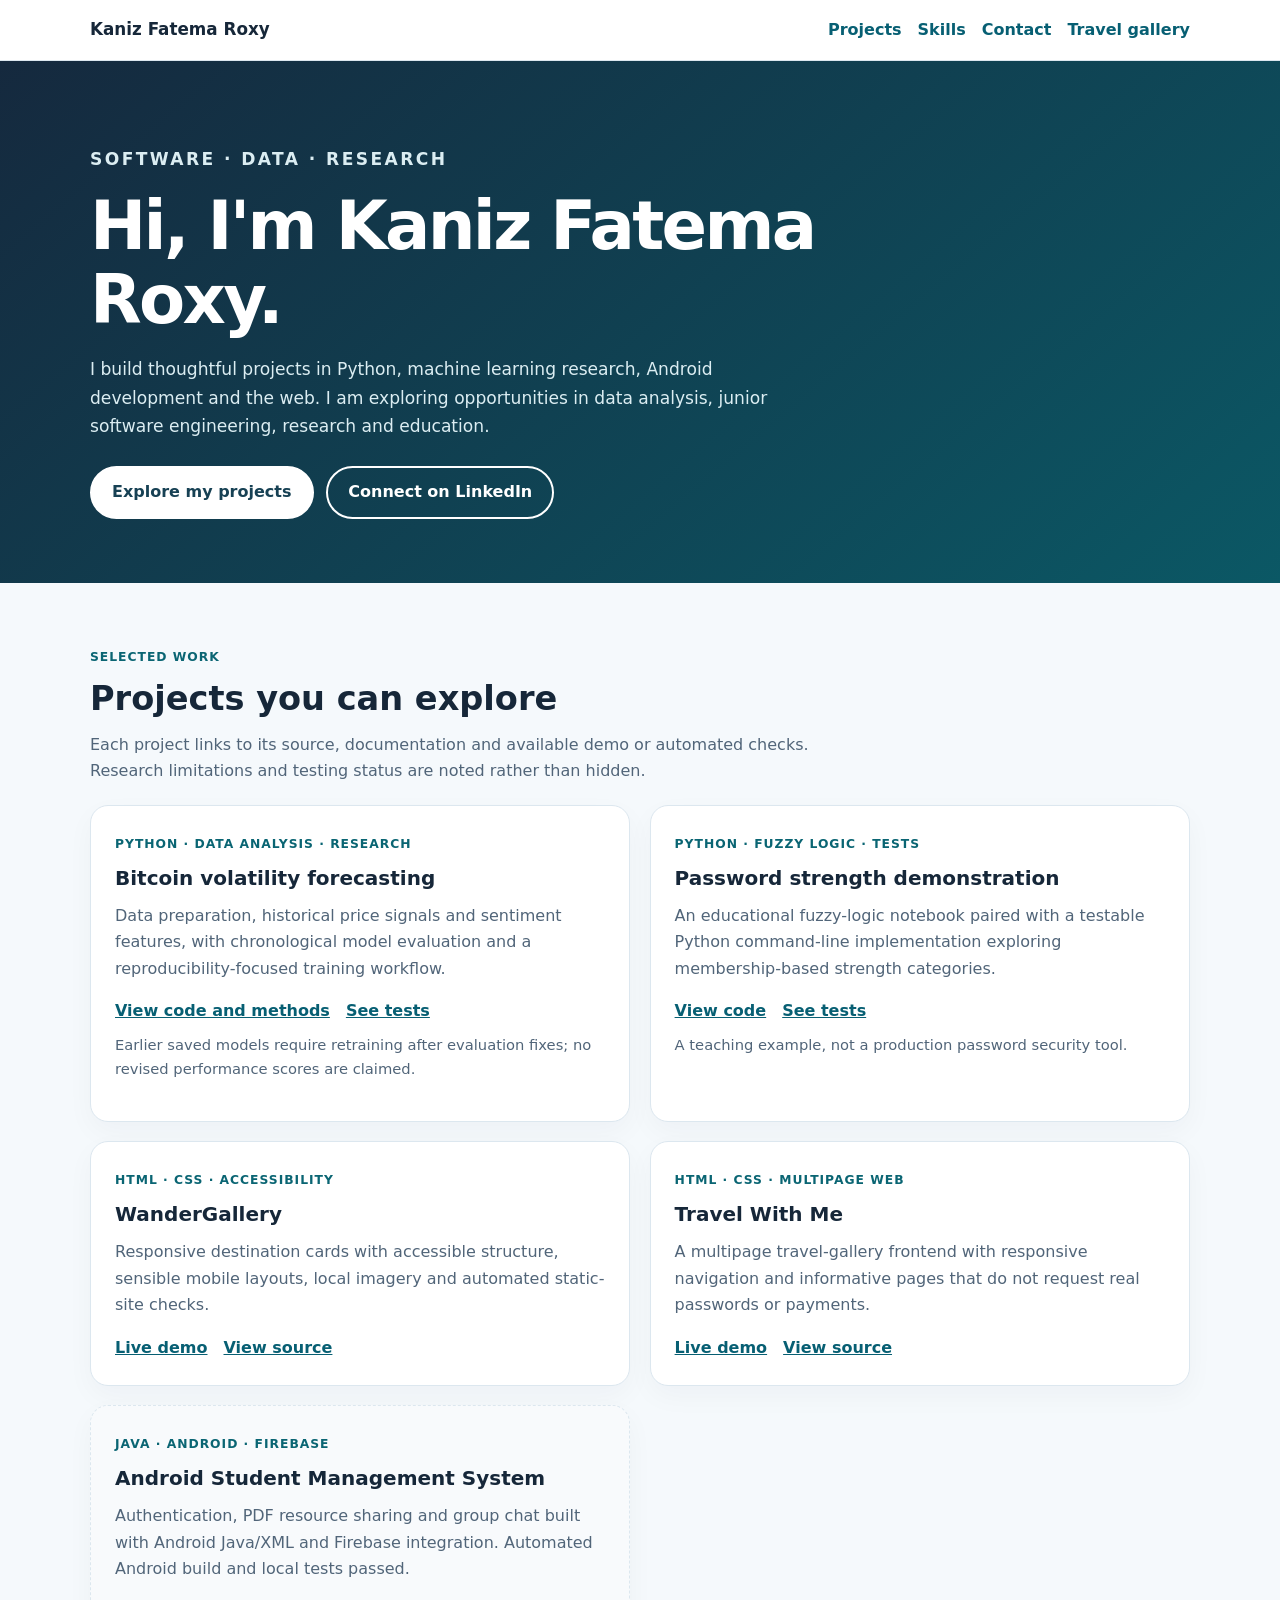
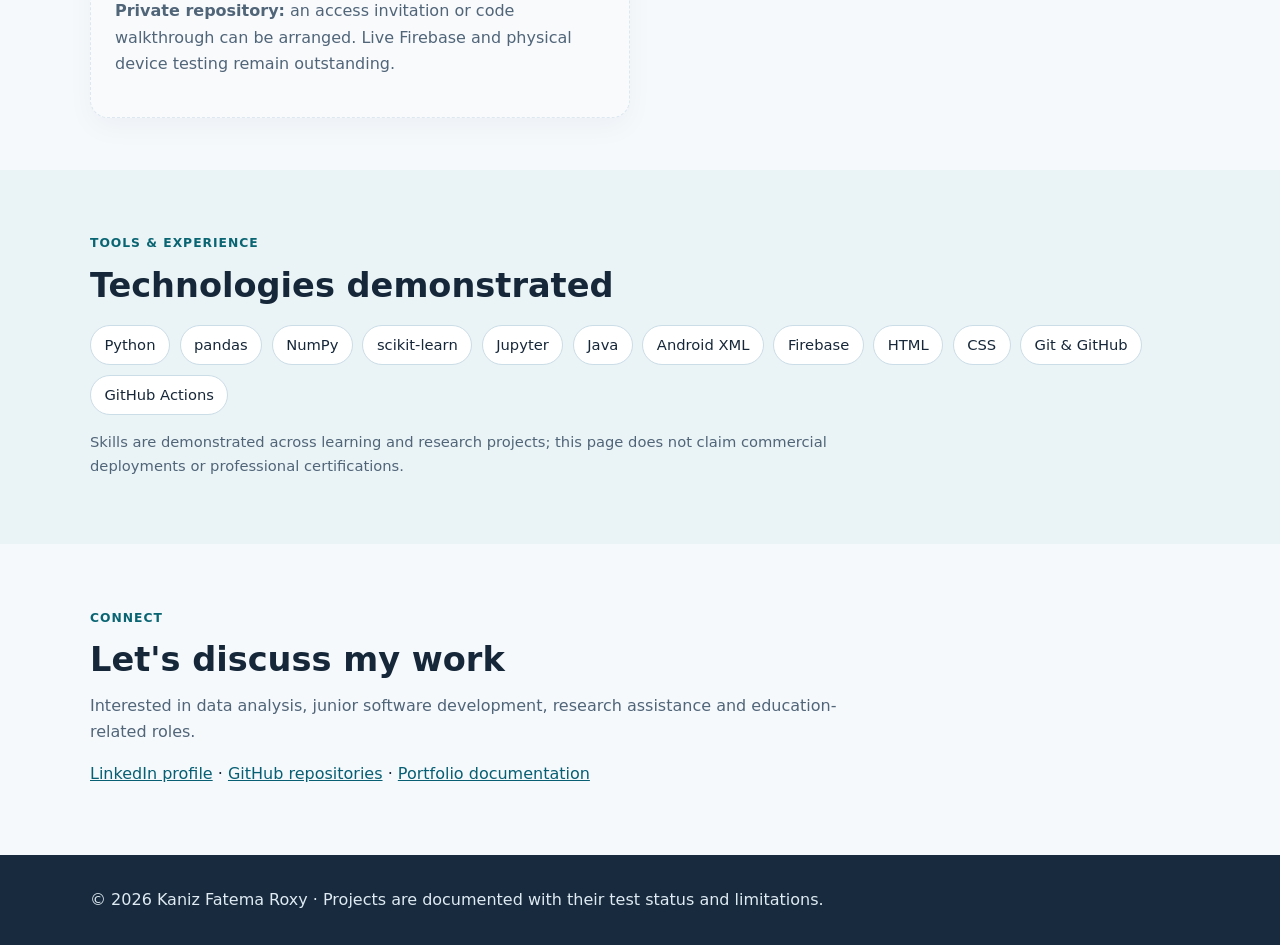
==== portfolio.html @ 73733a64 "Add accessible developer portfolio page and recruiter-friendly project index" ====
<!doctype html>
<html lang="en">
<head>
  <meta charset="utf-8"><meta name="viewport" content="width=device-width, initial-scale=1">
  <meta name="description" content="Kaniz Fatema Roxy's software and data portfolio: Python, data analysis, machine learning research, Android, and web development.">
  <meta name="theme-color" content="#15293e"><title>Kaniz Fatema Roxy | Developer & Data Portfolio</title>
  <style>
  :root{color-scheme:light;--ink:#162739;--muted:#516579;--border:#dce7ef;--accent:#0c6f77;--bg:#f5f9fc}
  *{box-sizing:border-box}html{scroll-behavior:smooth}body{margin:0;background:var(--bg);color:var(--ink);font-family:system-ui,-apple-system,"Segoe UI",Arial,sans-serif;line-height:1.65}a{color:#075f73}a:focus-visible{outline:3px solid #e9ae4e;outline-offset:3px}
  .container{width:min(1100px,92%);margin:auto}.skip{position:absolute;top:-5rem;left:1rem;background:#fff;padding:1rem;z-index:9}.skip:focus{top:1rem}
  header{background:#fff;border-bottom:1px solid var(--border)}nav{display:flex;flex-wrap:wrap;gap:1rem;align-items:center;justify-content:space-between;padding:1rem 0}nav a{text-decoration:none;font-weight:650}.links{display:flex;flex-wrap:wrap;gap:1rem}.brand{font-size:1.05rem;color:var(--ink);font-weight:800}
  .hero{background:linear-gradient(140deg,#15293e,#0b5865);color:#fff;padding:4.2rem 0 4rem}.kicker{text-transform:uppercase;letter-spacing:.14em;font-size:.8rem;font-weight:800;color:#9ce2e0}.hero h1{font-size:clamp(2.4rem,5.5vw,4.2rem);max-width:760px;letter-spacing:-.04em;line-height:1.1;margin:.5rem 0 1rem}.hero p{max-width:730px;color:#dbedf2;font-size:1.07rem}.actions{display:flex;flex-wrap:wrap;gap:.8rem;margin-top:1.6rem}.button{display:inline-block;background:#fff;color:#174154;border-radius:999px;padding:.72rem 1.25rem;font-weight:750;text-decoration:none;border:2px solid #fff}.button.secondary{background:transparent;color:#fff}.button:hover{filter:brightness(.94)}
  main section{padding:3.2rem 0}.section-title{font-size:clamp(1.5rem,3vw,2.1rem);line-height:1.2;margin:.2rem 0 .75rem}.intro{max-width:760px;color:var(--muted);margin-top:0}.grid{display:grid;grid-template-columns:repeat(2,minmax(0,1fr));gap:1.2rem;margin-top:1.3rem}
  .project{background:#fff;border:1px solid var(--border);border-radius:18px;padding:1.5rem;box-shadow:0 10px 28px rgba(23,40,60,.035)}.project h3{font-size:1.25rem;margin:.35rem 0}.project p{color:var(--muted);margin:.5rem 0 1rem}.label{font-weight:800;font-size:.77rem;color:#0a6573;text-transform:uppercase;letter-spacing:.08em}.project ul{padding-left:1.25rem;color:var(--muted)}.project .actions{margin-top:1rem;gap:1rem}.project .actions a{font-weight:700}.private{border-style:dashed;background:#f8fafc}
  .light{background:#eaf3f5}.skills{display:flex;flex-wrap:wrap;gap:.6rem;margin-top:1.2rem}.skills span{border:1px solid #cbdde7;background:#fff;padding:.43rem .84rem;border-radius:999px;font-size:.92rem}.fine{color:var(--muted);font-size:.92rem;max-width:760px}
  footer{background:#172a3e;color:#dfeaf2;padding:2rem 0}footer a{color:#c4f2f0}
  @media(max-width:720px){.grid{grid-template-columns:1fr}.hero{padding:3rem 0}.project{padding:1.2rem}}@media(prefers-reduced-motion:reduce){html{scroll-behavior:auto}}
  </style>
</head>
<body>
  <a class="skip" href="#main">Skip to main content</a>
  <header><nav class="container" aria-label="Portfolio navigation"><a class="brand" href="portfolio.html">Kaniz Fatema Roxy</a><div class="links"><a href="#projects">Projects</a><a href="#skills">Skills</a><a href="#contact">Contact</a><a href="index.html">Travel gallery</a></div></nav></header>
  <main id="main">
    <div class="hero"><div class="container"><p class="kicker">Software · Data · Research</p><h1>Hi, I'm Kaniz Fatema Roxy.</h1><p>I build thoughtful projects in Python, machine learning research, Android development and the web. I am exploring opportunities in data analysis, junior software engineering, research and education.</p><div class="actions"><a class="button" href="#projects">Explore my projects</a><a class="button secondary" href="https://www.linkedin.com/in/kaniz-fatema-roxy">Connect on LinkedIn</a></div></div></div>
    <section id="projects" class="container" aria-labelledby="projects-title"><p class="label">Selected work</p><h2 class="section-title" id="projects-title">Projects you can explore</h2><p class="intro">Each project links to its source, documentation and available demo or automated checks. Research limitations and testing status are noted rather than hidden.</p>
      <div class="grid">
        <article class="project"><span class="label">Python · Data analysis · Research</span><h3>Bitcoin volatility forecasting</h3><p>Data preparation, historical price signals and sentiment features, with chronological model evaluation and a reproducibility-focused training workflow.</p><div class="actions"><a href="https://github.com/kanizfatemar0xy/Bitcoin_dissertation">View code and methods</a><a href="https://github.com/kanizfatemar0xy/Bitcoin_dissertation/actions/workflows/python-tests.yml">See tests</a></div><p class="fine">Earlier saved models require retraining after evaluation fixes; no revised performance scores are claimed.</p></article>
        <article class="project"><span class="label">Python · Fuzzy logic · Tests</span><h3>Password strength demonstration</h3><p>An educational fuzzy-logic notebook paired with a testable Python command-line implementation exploring membership-based strength categories.</p><div class="actions"><a href="https://github.com/kanizfatemar0xy/-Fuzzy-Logic-and-Neural-Networks">View code</a><a href="https://github.com/kanizfatemar0xy/-Fuzzy-Logic-and-Neural-Networks/actions/workflows/python-tests.yml">See tests</a></div><p class="fine">A teaching example, not a production password security tool.</p></article>
        <article class="project"><span class="label">HTML · CSS · Accessibility</span><h3>WanderGallery</h3><p>Responsive destination cards with accessible structure, sensible mobile layouts, local imagery and automated static-site checks.</p><div class="actions"><a href="index.html">Live demo</a><a href="https://github.com/kanizfatemar0xy/travel-website-project">View source</a></div></article>
        <article class="project"><span class="label">HTML · CSS · Multipage web</span><h3>Travel With Me</h3><p>A multipage travel-gallery frontend with responsive navigation and informative pages that do not request real passwords or payments.</p><div class="actions"><a href="https://kanizfatemar0xy.github.io/travel-website/">Live demo</a><a href="https://github.com/kanizfatemar0xy/travel-website">View source</a></div></article>
        <article class="project private"><span class="label">Java · Android · Firebase</span><h3>Android Student Management System</h3><p>Authentication, PDF resource sharing and group chat built with Android Java/XML and Firebase integration. Automated Android build and local tests passed.</p><p><strong>Private repository:</strong> an access invitation or code walkthrough can be arranged. Live Firebase and physical device testing remain outstanding.</p></article>
      </div>
    </section>
    <section class="light" id="skills" aria-labelledby="skills-title"><div class="container"><p class="label">Tools & experience</p><h2 class="section-title" id="skills-title">Technologies demonstrated</h2><div class="skills"><span>Python</span><span>pandas</span><span>NumPy</span><span>scikit-learn</span><span>Jupyter</span><span>Java</span><span>Android XML</span><span>Firebase</span><span>HTML</span><span>CSS</span><span>Git & GitHub</span><span>GitHub Actions</span></div><p class="fine">Skills are demonstrated across learning and research projects; this page does not claim commercial deployments or professional certifications.</p></div></section>
    <section id="contact" class="container" aria-labelledby="contact-title"><p class="label">Connect</p><h2 class="section-title" id="contact-title">Let's discuss my work</h2><p class="intro">Interested in data analysis, junior software development, research assistance and education-related roles.</p><p><a href="https://www.linkedin.com/in/kaniz-fatema-roxy">LinkedIn profile</a> · <a href="https://github.com/kanizfatemar0xy">GitHub repositories</a> · <a href="PORTFOLIO.md">Portfolio documentation</a></p></section>
  </main>
  <footer><div class="container">© 2026 Kaniz Fatema Roxy · Projects are documented with their test status and limitations.</div></footer>
</body>
</html>
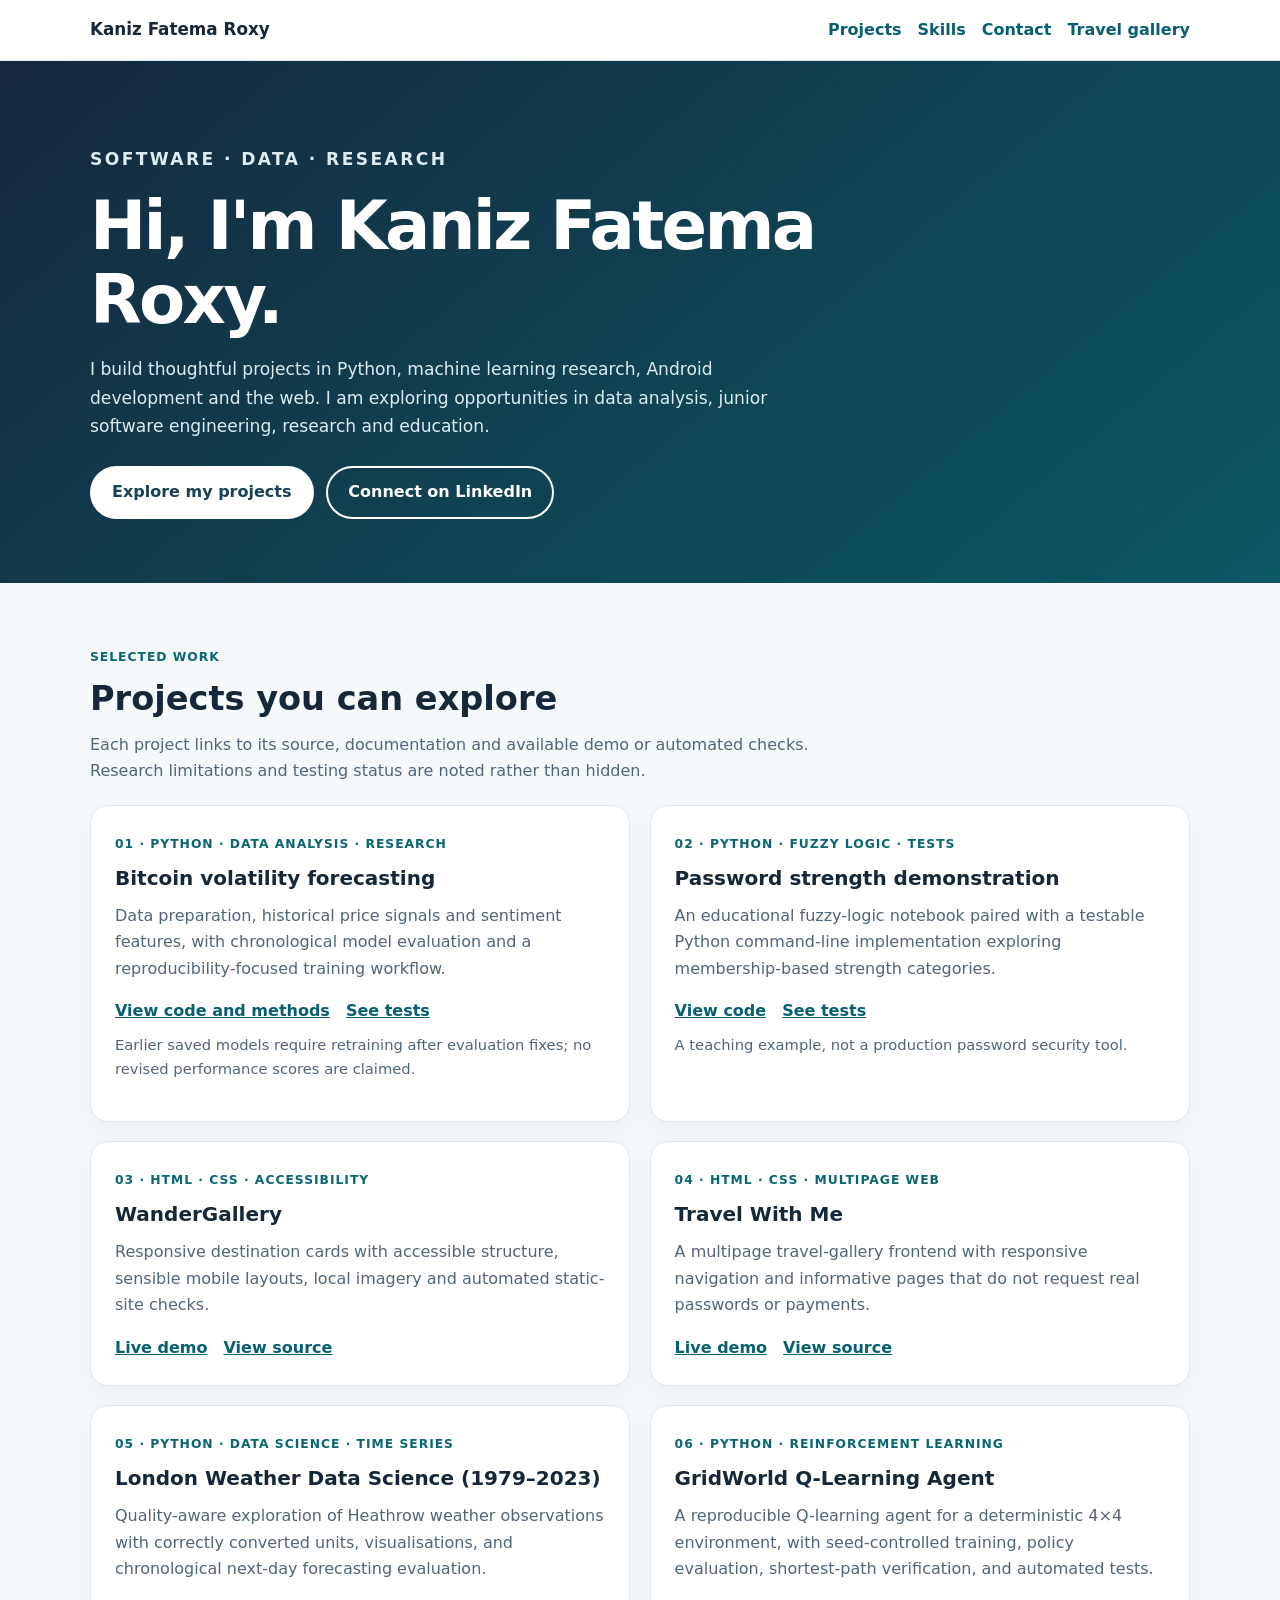
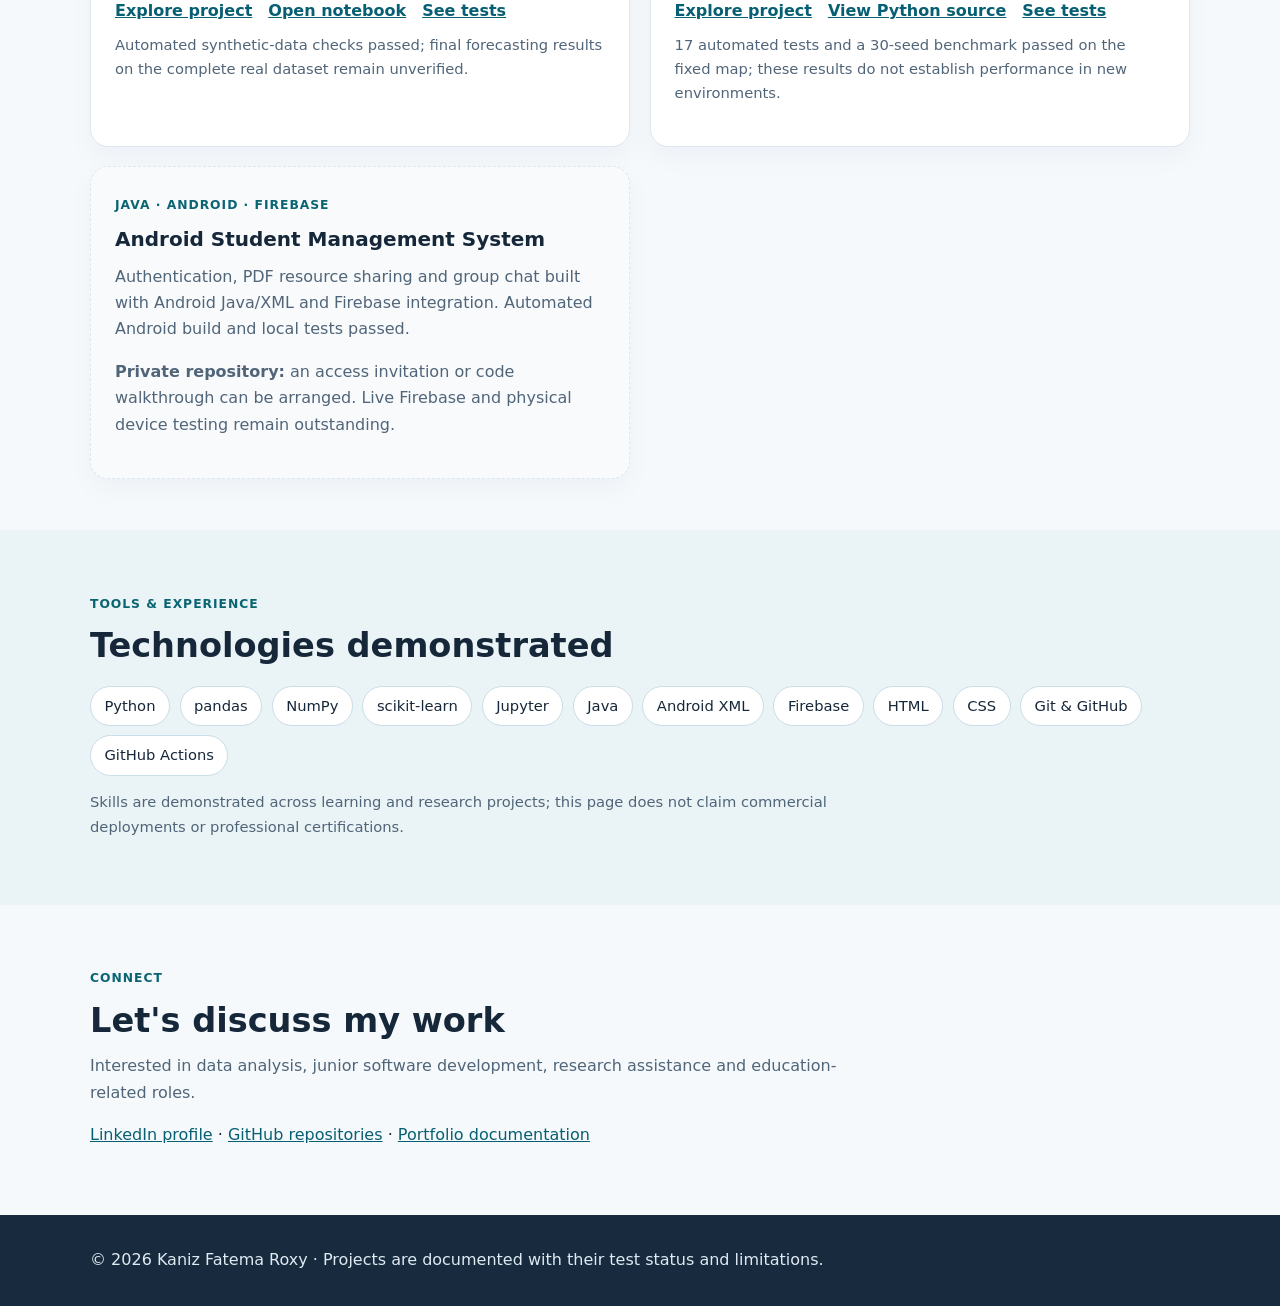
==== commit 98c6703a: "Show London Weather and GridWorld projects in visual portfolio" ====
--- a/portfolio.html
+++ b/portfolio.html
@@ -3,7 +3,18 @@
 <head>
   <meta charset="utf-8"><meta name="viewport" content="width=device-width, initial-scale=1">
   <meta name="description" content="Kaniz Fatema Roxy's software and data portfolio: Python, data analysis, machine learning research, Android, and web development.">
-  <meta name="theme-color" content="#15293e"><title>Kaniz Fatema Roxy | Developer & Data Portfolio</title>
+  <meta name="theme-color" content="#15293e">
+  <link rel="canonical" href="https://kanizfatemar0xy.github.io/travel-website-project/portfolio.html">
+  <meta name="robots" content="index,follow">
+  <meta property="og:type" content="website">
+  <meta property="og:site_name" content="Kaniz Fatema Roxy Portfolio">
+  <meta property="og:title" content="Kaniz Fatema Roxy | Developer & Data Portfolio">
+  <meta property="og:description" content="Explore Python, data analysis, machine learning research, Android and responsive web projects by Kaniz Fatema Roxy.">
+  <meta property="og:url" content="https://kanizfatemar0xy.github.io/travel-website-project/portfolio.html">
+  <meta property="og:image" content="https://avatars.githubusercontent.com/u/233807544?v=4">
+  <meta property="og:image:alt" content="Kaniz Fatema Roxy's GitHub profile picture">
+  <meta name="twitter:card" content="summary">
+  <title>Kaniz Fatema Roxy | Developer & Data Portfolio</title>
   <style>
   :root{color-scheme:light;--ink:#162739;--muted:#516579;--border:#dce7ef;--accent:#0c6f77;--bg:#f5f9fc}
   *{box-sizing:border-box}html{scroll-behavior:smooth}body{margin:0;background:var(--bg);color:var(--ink);font-family:system-ui,-apple-system,"Segoe UI",Arial,sans-serif;line-height:1.65}a{color:#075f73}a:focus-visible{outline:3px solid #e9ae4e;outline-offset:3px}
@@ -24,10 +35,12 @@
     <div class="hero"><div class="container"><p class="kicker">Software · Data · Research</p><h1>Hi, I'm Kaniz Fatema Roxy.</h1><p>I build thoughtful projects in Python, machine learning research, Android development and the web. I am exploring opportunities in data analysis, junior software engineering, research and education.</p><div class="actions"><a class="button" href="#projects">Explore my projects</a><a class="button secondary" href="https://www.linkedin.com/in/kaniz-fatema-roxy">Connect on LinkedIn</a></div></div></div>
     <section id="projects" class="container" aria-labelledby="projects-title"><p class="label">Selected work</p><h2 class="section-title" id="projects-title">Projects you can explore</h2><p class="intro">Each project links to its source, documentation and available demo or automated checks. Research limitations and testing status are noted rather than hidden.</p>
       <div class="grid">
-        <article class="project"><span class="label">Python · Data analysis · Research</span><h3>Bitcoin volatility forecasting</h3><p>Data preparation, historical price signals and sentiment features, with chronological model evaluation and a reproducibility-focused training workflow.</p><div class="actions"><a href="https://github.com/kanizfatemar0xy/Bitcoin_dissertation">View code and methods</a><a href="https://github.com/kanizfatemar0xy/Bitcoin_dissertation/actions/workflows/python-tests.yml">See tests</a></div><p class="fine">Earlier saved models require retraining after evaluation fixes; no revised performance scores are claimed.</p></article>
-        <article class="project"><span class="label">Python · Fuzzy logic · Tests</span><h3>Password strength demonstration</h3><p>An educational fuzzy-logic notebook paired with a testable Python command-line implementation exploring membership-based strength categories.</p><div class="actions"><a href="https://github.com/kanizfatemar0xy/-Fuzzy-Logic-and-Neural-Networks">View code</a><a href="https://github.com/kanizfatemar0xy/-Fuzzy-Logic-and-Neural-Networks/actions/workflows/python-tests.yml">See tests</a></div><p class="fine">A teaching example, not a production password security tool.</p></article>
-        <article class="project"><span class="label">HTML · CSS · Accessibility</span><h3>WanderGallery</h3><p>Responsive destination cards with accessible structure, sensible mobile layouts, local imagery and automated static-site checks.</p><div class="actions"><a href="index.html">Live demo</a><a href="https://github.com/kanizfatemar0xy/travel-website-project">View source</a></div></article>
-        <article class="project"><span class="label">HTML · CSS · Multipage web</span><h3>Travel With Me</h3><p>A multipage travel-gallery frontend with responsive navigation and informative pages that do not request real passwords or payments.</p><div class="actions"><a href="https://kanizfatemar0xy.github.io/travel-website/">Live demo</a><a href="https://github.com/kanizfatemar0xy/travel-website">View source</a></div></article>
+        <article class="project"><span class="label">01 · Python · Data analysis · Research</span><h3>Bitcoin volatility forecasting</h3><p>Data preparation, historical price signals and sentiment features, with chronological model evaluation and a reproducibility-focused training workflow.</p><div class="actions"><a href="https://github.com/kanizfatemar0xy/Bitcoin_dissertation">View code and methods</a><a href="https://github.com/kanizfatemar0xy/Bitcoin_dissertation/actions/workflows/python-tests.yml">See tests</a></div><p class="fine">Earlier saved models require retraining after evaluation fixes; no revised performance scores are claimed.</p></article>
+        <article class="project"><span class="label">02 · Python · Fuzzy logic · Tests</span><h3>Password strength demonstration</h3><p>An educational fuzzy-logic notebook paired with a testable Python command-line implementation exploring membership-based strength categories.</p><div class="actions"><a href="https://github.com/kanizfatemar0xy/-Fuzzy-Logic-and-Neural-Networks">View code</a><a href="https://github.com/kanizfatemar0xy/-Fuzzy-Logic-and-Neural-Networks/actions/workflows/python-tests.yml">See tests</a></div><p class="fine">A teaching example, not a production password security tool.</p></article>
+        <article class="project"><span class="label">03 · HTML · CSS · Accessibility</span><h3>WanderGallery</h3><p>Responsive destination cards with accessible structure, sensible mobile layouts, local imagery and automated static-site checks.</p><div class="actions"><a href="index.html">Live demo</a><a href="https://github.com/kanizfatemar0xy/travel-website-project">View source</a></div></article>
+        <article class="project"><span class="label">04 · HTML · CSS · Multipage web</span><h3>Travel With Me</h3><p>A multipage travel-gallery frontend with responsive navigation and informative pages that do not request real passwords or payments.</p><div class="actions"><a href="https://kanizfatemar0xy.github.io/travel-website/">Live demo</a><a href="https://github.com/kanizfatemar0xy/travel-website">View source</a></div></article>
+        <article class="project"><span class="label">05 · Python · Data science · Time series</span><h3>London Weather Data Science (1979–2023)</h3><p>Quality-aware exploration of Heathrow weather observations with correctly converted units, visualisations, and chronological next-day forecasting evaluation.</p><div class="actions"><a href="https://github.com/kanizfatemar0xy/London-Weather-Data-Science">Explore project</a><a href="https://github.com/kanizfatemar0xy/London-Weather-Data-Science/blob/main/DataScienceReport_Fixed.ipynb">Open notebook</a><a href="https://github.com/kanizfatemar0xy/London-Weather-Data-Science/actions/workflows/validation.yml">See tests</a></div><p class="fine">Automated synthetic-data checks passed; final forecasting results on the complete real dataset remain unverified.</p></article>
+        <article class="project"><span class="label">06 · Python · Reinforcement learning</span><h3>GridWorld Q-Learning Agent</h3><p>A reproducible Q-learning agent for a deterministic 4×4 environment, with seed-controlled training, policy evaluation, shortest-path verification, and automated tests.</p><div class="actions"><a href="https://github.com/kanizfatemar0xy/GridWorld-Q-Learning">Explore project</a><a href="https://github.com/kanizfatemar0xy/GridWorld-Q-Learning/blob/main/rl_qlearning.py">View Python source</a><a href="https://github.com/kanizfatemar0xy/GridWorld-Q-Learning/actions/workflows/validation.yml">See tests</a></div><p class="fine">17 automated tests and a 30-seed benchmark passed on the fixed map; these results do not establish performance in new environments.</p></article>
         <article class="project private"><span class="label">Java · Android · Firebase</span><h3>Android Student Management System</h3><p>Authentication, PDF resource sharing and group chat built with Android Java/XML and Firebase integration. Automated Android build and local tests passed.</p><p><strong>Private repository:</strong> an access invitation or code walkthrough can be arranged. Live Firebase and physical device testing remain outstanding.</p></article>
       </div>
     </section>
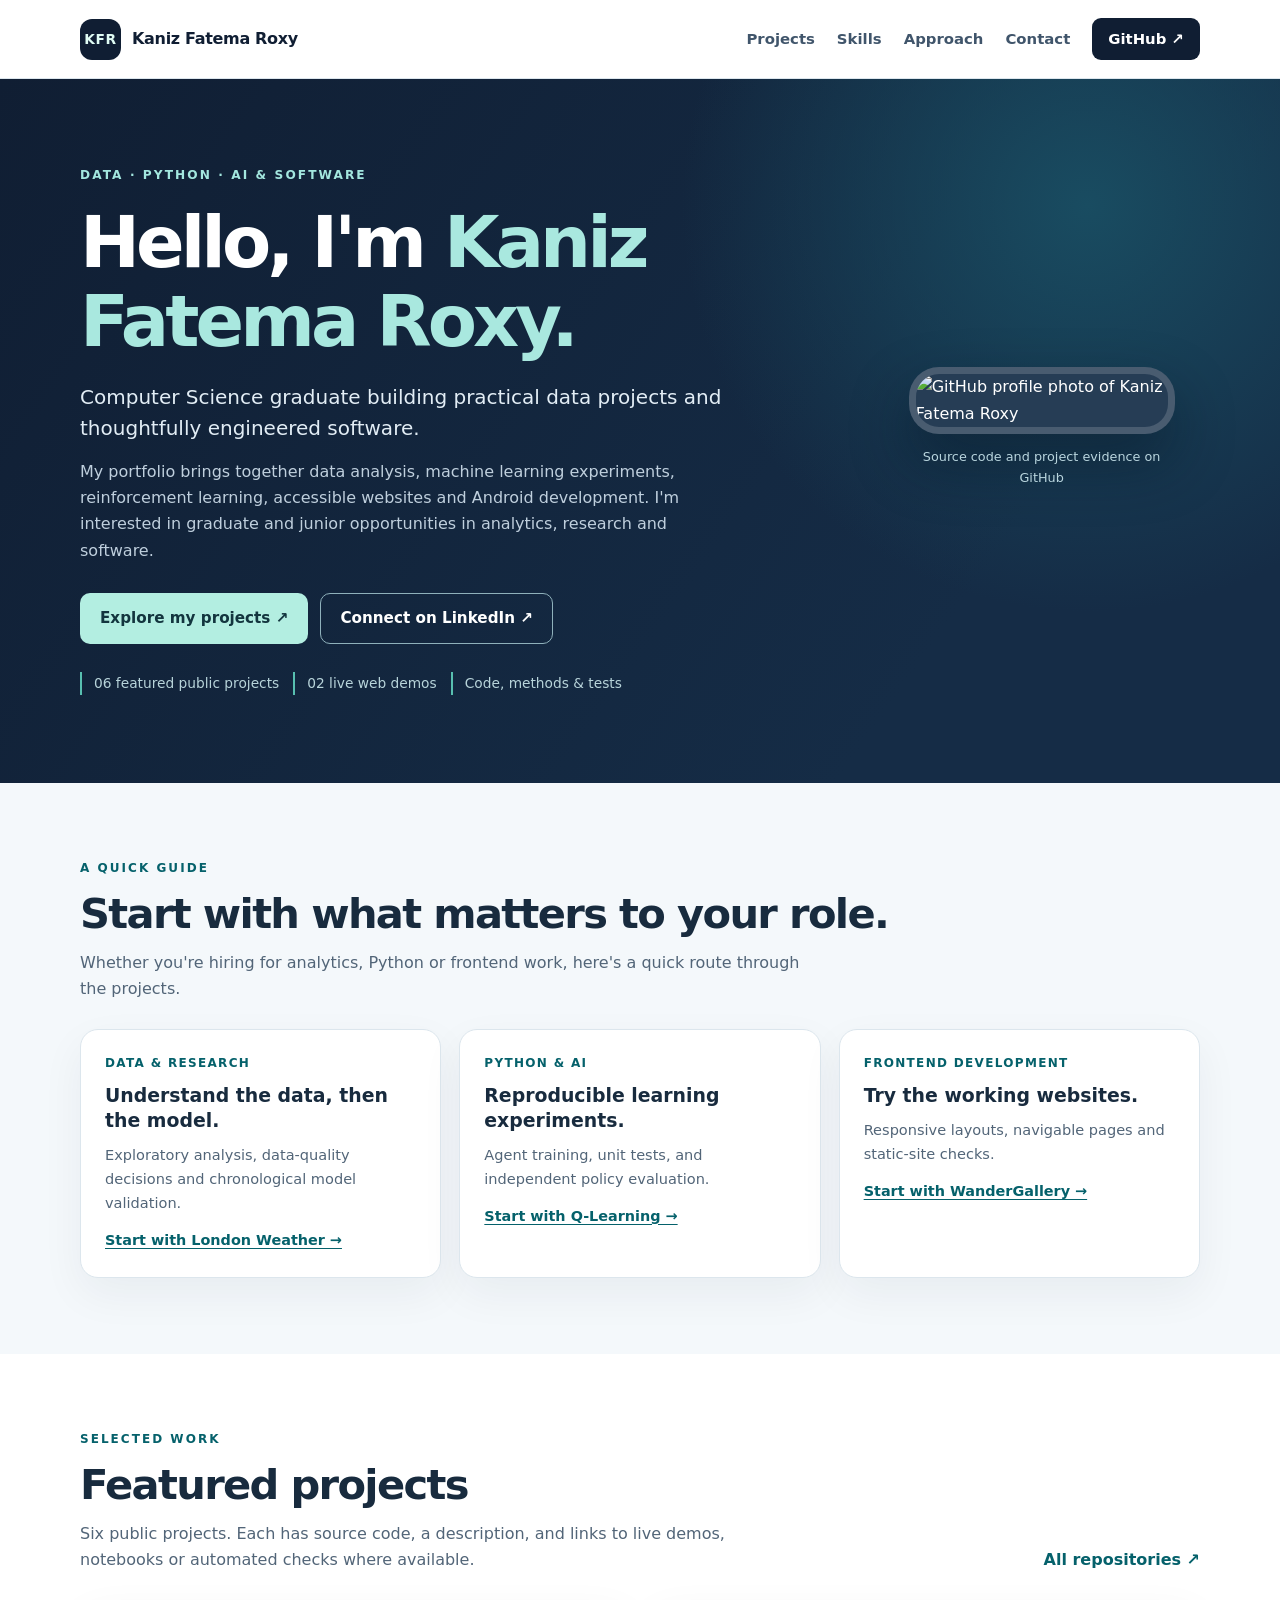
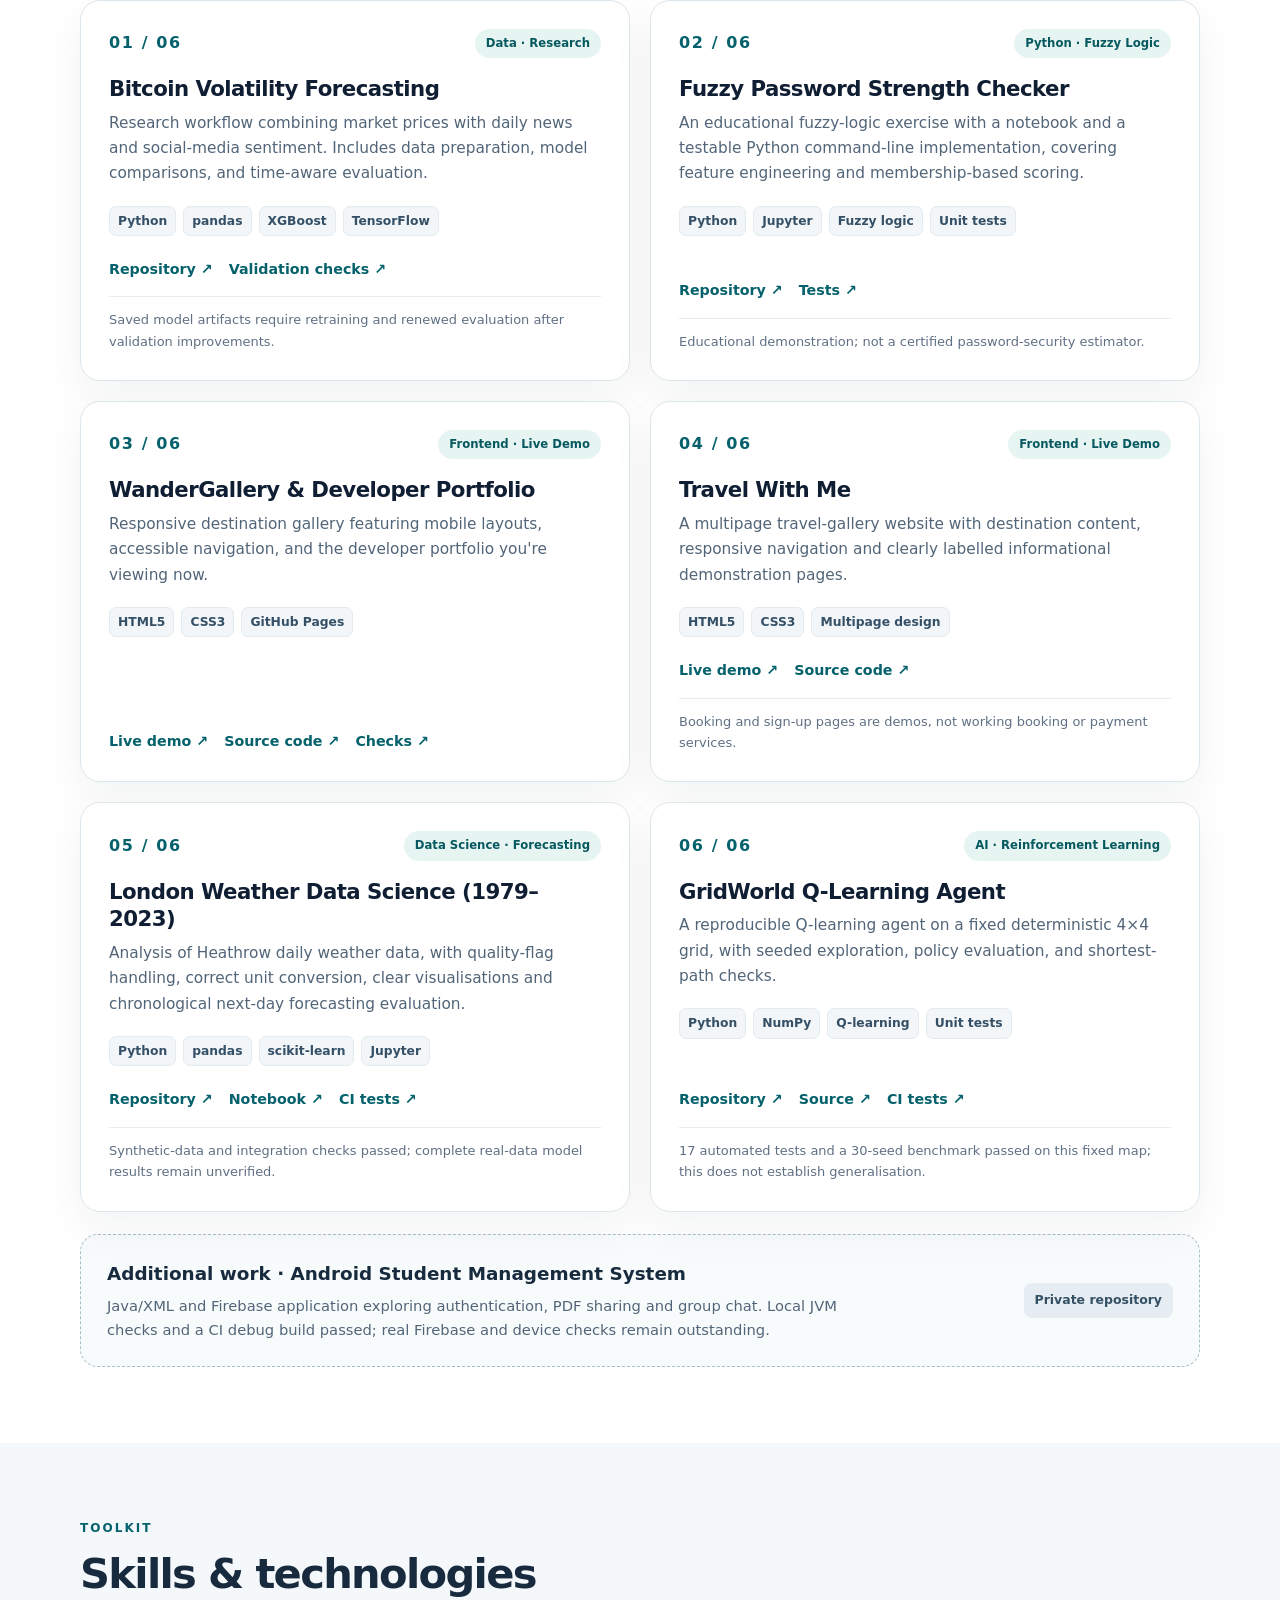
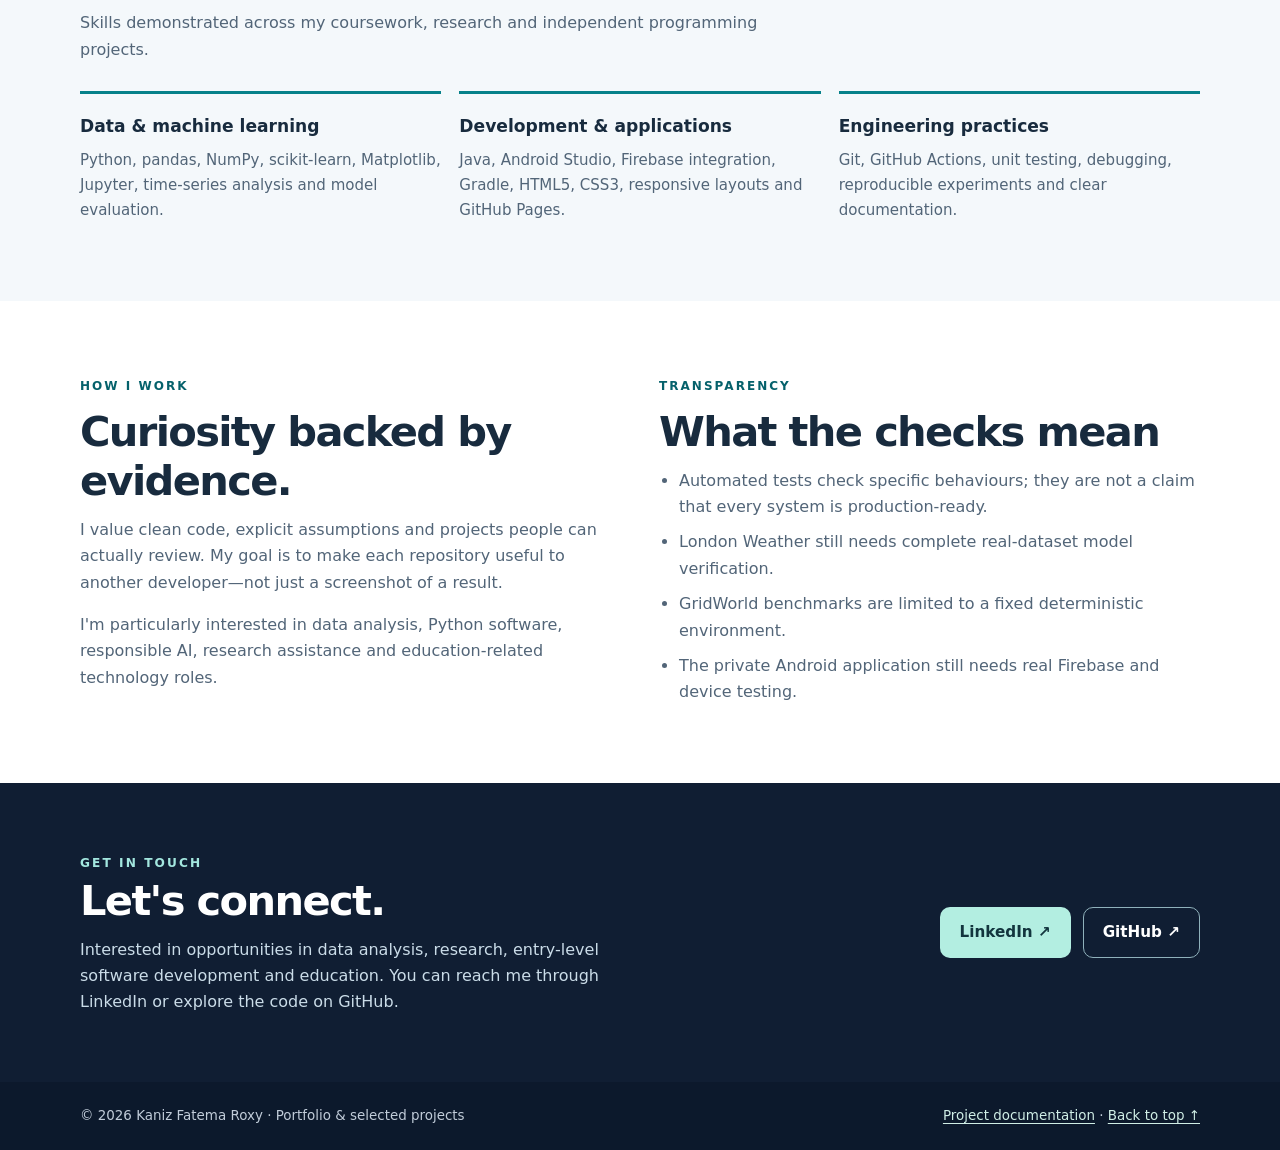
==== commit 97182239: "Redesign recruiter-friendly responsive portfolio and add project integrity checks" ====
--- a/portfolio.html
+++ b/portfolio.html
@@ -1,52 +1,283 @@
 <!doctype html>
 <html lang="en">
 <head>
-  <meta charset="utf-8"><meta name="viewport" content="width=device-width, initial-scale=1">
-  <meta name="description" content="Kaniz Fatema Roxy's software and data portfolio: Python, data analysis, machine learning research, Android, and web development.">
-  <meta name="theme-color" content="#15293e">
+  <meta charset="utf-8">
+  <meta name="viewport" content="width=device-width, initial-scale=1">
+  <meta name="description" content="Kaniz Fatema Roxy — Computer Science graduate. Explore real Python, data science, machine learning, Android and responsive web projects, with source code, tests and live demos.">
+  <meta name="theme-color" content="#101e33">
+  <meta name="robots" content="index,follow">
   <link rel="canonical" href="https://kanizfatemar0xy.github.io/travel-website-project/portfolio.html">
-  <meta name="robots" content="index,follow">
   <meta property="og:type" content="website">
-  <meta property="og:site_name" content="Kaniz Fatema Roxy Portfolio">
-  <meta property="og:title" content="Kaniz Fatema Roxy | Developer & Data Portfolio">
-  <meta property="og:description" content="Explore Python, data analysis, machine learning research, Android and responsive web projects by Kaniz Fatema Roxy.">
+  <meta property="og:site_name" content="Kaniz Fatema Roxy — Portfolio">
+  <meta property="og:title" content="Kaniz Fatema Roxy | Data, Python & Software Portfolio">
+  <meta property="og:description" content="Six selected projects spanning data science, Python, reinforcement learning, Android and web development. Explore source code and verified checks.">
   <meta property="og:url" content="https://kanizfatemar0xy.github.io/travel-website-project/portfolio.html">
   <meta property="og:image" content="https://avatars.githubusercontent.com/u/233807544?v=4">
-  <meta property="og:image:alt" content="Kaniz Fatema Roxy's GitHub profile picture">
+  <meta property="og:image:alt" content="Kaniz Fatema Roxy's GitHub profile photo">
   <meta name="twitter:card" content="summary">
-  <title>Kaniz Fatema Roxy | Developer & Data Portfolio</title>
+  <title>Kaniz Fatema Roxy | Data Analyst & Python Portfolio</title>
   <style>
-  :root{color-scheme:light;--ink:#162739;--muted:#516579;--border:#dce7ef;--accent:#0c6f77;--bg:#f5f9fc}
-  *{box-sizing:border-box}html{scroll-behavior:smooth}body{margin:0;background:var(--bg);color:var(--ink);font-family:system-ui,-apple-system,"Segoe UI",Arial,sans-serif;line-height:1.65}a{color:#075f73}a:focus-visible{outline:3px solid #e9ae4e;outline-offset:3px}
-  .container{width:min(1100px,92%);margin:auto}.skip{position:absolute;top:-5rem;left:1rem;background:#fff;padding:1rem;z-index:9}.skip:focus{top:1rem}
-  header{background:#fff;border-bottom:1px solid var(--border)}nav{display:flex;flex-wrap:wrap;gap:1rem;align-items:center;justify-content:space-between;padding:1rem 0}nav a{text-decoration:none;font-weight:650}.links{display:flex;flex-wrap:wrap;gap:1rem}.brand{font-size:1.05rem;color:var(--ink);font-weight:800}
-  .hero{background:linear-gradient(140deg,#15293e,#0b5865);color:#fff;padding:4.2rem 0 4rem}.kicker{text-transform:uppercase;letter-spacing:.14em;font-size:.8rem;font-weight:800;color:#9ce2e0}.hero h1{font-size:clamp(2.4rem,5.5vw,4.2rem);max-width:760px;letter-spacing:-.04em;line-height:1.1;margin:.5rem 0 1rem}.hero p{max-width:730px;color:#dbedf2;font-size:1.07rem}.actions{display:flex;flex-wrap:wrap;gap:.8rem;margin-top:1.6rem}.button{display:inline-block;background:#fff;color:#174154;border-radius:999px;padding:.72rem 1.25rem;font-weight:750;text-decoration:none;border:2px solid #fff}.button.secondary{background:transparent;color:#fff}.button:hover{filter:brightness(.94)}
-  main section{padding:3.2rem 0}.section-title{font-size:clamp(1.5rem,3vw,2.1rem);line-height:1.2;margin:.2rem 0 .75rem}.intro{max-width:760px;color:var(--muted);margin-top:0}.grid{display:grid;grid-template-columns:repeat(2,minmax(0,1fr));gap:1.2rem;margin-top:1.3rem}
-  .project{background:#fff;border:1px solid var(--border);border-radius:18px;padding:1.5rem;box-shadow:0 10px 28px rgba(23,40,60,.035)}.project h3{font-size:1.25rem;margin:.35rem 0}.project p{color:var(--muted);margin:.5rem 0 1rem}.label{font-weight:800;font-size:.77rem;color:#0a6573;text-transform:uppercase;letter-spacing:.08em}.project ul{padding-left:1.25rem;color:var(--muted)}.project .actions{margin-top:1rem;gap:1rem}.project .actions a{font-weight:700}.private{border-style:dashed;background:#f8fafc}
-  .light{background:#eaf3f5}.skills{display:flex;flex-wrap:wrap;gap:.6rem;margin-top:1.2rem}.skills span{border:1px solid #cbdde7;background:#fff;padding:.43rem .84rem;border-radius:999px;font-size:.92rem}.fine{color:var(--muted);font-size:.92rem;max-width:760px}
-  footer{background:#172a3e;color:#dfeaf2;padding:2rem 0}footer a{color:#c4f2f0}
-  @media(max-width:720px){.grid{grid-template-columns:1fr}.hero{padding:3rem 0}.project{padding:1.2rem}}@media(prefers-reduced-motion:reduce){html{scroll-behavior:auto}}
+    :root {
+      color-scheme: light;
+      --navy:#101e33;--navy2:#192d46;--teal:#067b83;--teal-dark:#05616b;--mint:#b3eee1;
+      --text:#182b3e;--muted:#526578;--line:#dce6ed;--soft:#f4f8fb;--paper:#fff;
+      --shadow:0 16px 44px rgba(16,30,51,.055)
+    }
+    *{box-sizing:border-box}
+    html{scroll-behavior:smooth;scroll-padding-top:92px}
+    body{margin:0;background:var(--paper);color:var(--text);font:400 16px/1.65 system-ui,-apple-system,"Segoe UI",Arial,sans-serif}
+    a{color:var(--teal-dark);text-underline-offset:3px}
+    a:hover{text-decoration-thickness:2px}
+    a:focus-visible{outline:3px solid #f2b84b;outline-offset:4px;border-radius:4px}
+    .wrap{width:min(1120px,calc(100% - 40px));margin-inline:auto}
+    .skip{position:absolute;left:16px;top:-90px;z-index:20;padding:12px 20px;background:#fff;color:#101e33}
+    .skip:focus{top:10px}
+    .site-header{background:#fff;border-bottom:1px solid var(--line)}
+    .nav{display:flex;align-items:center;justify-content:space-between;gap:20px;min-height:78px}
+    .brand{display:flex;align-items:center;gap:11px;text-decoration:none;color:var(--navy);font-weight:800;letter-spacing:-.02em}
+    .monogram{width:41px;height:41px;border-radius:12px;background:var(--navy);color:#e0fcf4;display:grid;place-items:center;font-size:.86rem;letter-spacing:.05em}
+    .nav-links{display:flex;align-items:center;flex-wrap:wrap;gap:22px}
+    .nav-links a{text-decoration:none;color:#40556b;font-weight:650;font-size:.93rem}
+    .nav-links a:hover{color:var(--teal-dark)}
+    .nav-links .nav-cta{background:var(--navy);color:#fff;padding:9px 16px;border-radius:9px}
+    .nav-links .nav-cta:hover{color:#fff;background:#24455e}
+    .hero{background:radial-gradient(circle at 85% 18%,#194c61 0%,transparent 33%),linear-gradient(125deg,#101e33,#152c46 75%);color:#fff;overflow:hidden}
+    .hero-layout{display:grid;grid-template-columns:minmax(0,1.55fr) minmax(220px,.65fr);align-items:center;gap:48px;padding:82px 0 88px}
+    .eyebrow{color:#a3e7df;text-transform:uppercase;letter-spacing:.17em;font-weight:800;font-size:.76rem}
+    .hero h1{max-width:740px;margin:16px 0;font-size:clamp(2.7rem,5.6vw,4.6rem);letter-spacing:-.055em;line-height:1.09}
+    .hero h1 span{color:#a9e8df}
+    .hero .lead{max-width:660px;color:#e2edf5;font-size:clamp(1.06rem,1.6vw,1.25rem);line-height:1.55;margin:22px 0 0}
+    .hero .intro{max-width:630px;color:#bfcfdd;margin-top:15px}
+    .hero-actions{display:flex;flex-wrap:wrap;gap:12px;margin-top:29px}
+    .btn{display:inline-flex;align-items:center;justify-content:center;padding:12px 19px;border-radius:10px;font-weight:800;text-decoration:none;font-size:.95rem;border:1px solid transparent;transition:transform .18s ease,background .18s ease}
+    .btn:hover{transform:translateY(-2px)}
+    .btn-primary{background:#b3eee1;color:#13353e}
+    .btn-primary:hover{background:#d1fff5}
+    .btn-outline{border-color:#8fb1bb;color:#fff;background:transparent}
+    .btn-outline:hover{background:rgba(255,255,255,.09)}
+    .hero-meta{display:flex;gap:14px;flex-wrap:wrap;margin-top:28px;color:#b8d4da;font-size:.86rem}
+    .hero-meta span{border-left:2px solid #58bfb0;padding-left:12px}
+    .portrait-wrap{justify-self:center;width:min(100%,266px)}
+    .portrait{width:100%;aspect-ratio:1;object-fit:cover;border-radius:30px;border:7px solid rgba(255,255,255,.16);box-shadow:0 27px 60px #07132378;background:#263d55}
+    .portrait-caption{display:block;text-align:center;color:#b9d5de;font-size:.8rem;margin-top:12px}
+    .section{padding:76px 0}
+    .section.soft{background:var(--soft)}
+    .section-top{display:flex;justify-content:space-between;gap:24px;align-items:end;margin-bottom:26px}
+    .kicker{display:block;font-size:.75rem;font-weight:850;text-transform:uppercase;letter-spacing:.17em;color:var(--teal-dark);margin-bottom:10px}
+    h2{font-size:clamp(1.8rem,3.8vw,2.6rem);line-height:1.18;letter-spacing:-.04em;margin:0 0 12px}
+    .section-lead{color:var(--muted);max-width:720px;margin:0}
+    .link-text{font-weight:800;text-decoration:none;white-space:nowrap}
+    .link-text:hover{text-decoration:underline}
+    .route-grid,.project-grid,.skills-grid{display:grid;grid-template-columns:repeat(3,minmax(0,1fr));gap:18px}
+    .route-card{border:1px solid var(--line);border-radius:18px;background:#fff;padding:24px;box-shadow:var(--shadow)}
+    .route-label{display:block;font-weight:850;color:var(--teal-dark);font-size:.75rem;text-transform:uppercase;letter-spacing:.11em}
+    .route-card h3{font-size:1.18rem;line-height:1.3;margin:10px 0}
+    .route-card p{color:var(--muted);margin:0 0 12px;font-size:.91rem}
+    .route-card a{font-weight:750;font-size:.9rem}
+    .project-grid{grid-template-columns:repeat(2,minmax(0,1fr));gap:20px}
+    .project-card{display:flex;flex-direction:column;border:1px solid var(--line);border-radius:20px;padding:28px;background:#fff;box-shadow:var(--shadow);scroll-margin-top:110px;transition:border-color .2s,transform .2s}
+    .project-card:hover{border-color:#8fc7c5;transform:translateY(-2px)}
+    .card-top{display:flex;align-items:center;justify-content:space-between;gap:12px}
+    .number{font-size:1rem;font-weight:850;color:var(--teal-dark);letter-spacing:.1em}
+    .category{border-radius:30px;background:#e6f4f2;color:#075960;padding:5px 11px;font-size:.73rem;font-weight:800}
+    .project-card h3{font-size:1.33rem;line-height:1.3;letter-spacing:-.025em;margin:17px 0 8px}
+    .project-card h3 a{color:var(--navy);text-decoration:none}
+    .project-card h3 a:hover{text-decoration:underline;text-decoration-color:var(--teal)}
+    .project-card p{margin:0 0 15px;color:var(--muted);font-size:.96rem}
+    .tech{display:flex;flex-wrap:wrap;gap:7px;list-style:none;margin:4px 0 16px;padding:0}
+    .tech li{background:#f2f6f9;border:1px solid #e3ebef;border-radius:7px;padding:4px 8px;color:#355066;font-size:.77rem;font-weight:650}
+    .card-links{display:flex;align-items:center;gap:16px;flex-wrap:wrap;margin-top:auto;padding-top:6px}
+    .card-links a{font-size:.89rem;font-weight:800;text-decoration:none}
+    .card-links a:hover{text-decoration:underline}
+    .card-links .main-link{color:var(--teal-dark)}
+    .project-card .note{font-size:.81rem;color:#607084;border-top:1px solid #e6edf1;padding-top:12px;margin:15px 0 0}
+    .private-card{display:flex;flex-wrap:wrap;justify-content:space-between;gap:16px;align-items:center;margin-top:22px;padding:24px 26px;background:#f8fbfc;border:1px dashed #a5bfc5;border-radius:18px}
+    .private-card h3{margin:0 0 5px;font-size:1.15rem}
+    .private-card p{margin:0;color:var(--muted);max-width:740px;font-size:.92rem}
+    .private-badge{border-radius:8px;padding:7px 11px;background:#e6edf2;color:#345065;font-weight:800;font-size:.78rem}
+    .skills-grid{grid-template-columns:repeat(3,minmax(0,1fr))}
+    .skill-block{border-top:3px solid #06818a;padding:18px 0 2px}
+    .skill-block h3{margin:0 0 8px;font-size:1.07rem}
+    .skill-block p{color:var(--muted);margin:0;font-size:.94rem}
+    .about-grid{display:grid;grid-template-columns:1fr 1fr;gap:38px}
+    .about-grid p{color:var(--muted);margin-top:0}
+    .about-grid ul{padding-left:20px;color:var(--muted);margin:0}
+    .about-grid li+li{margin-top:9px}
+    .contact{background:var(--navy);color:#fff;padding:66px 0}
+    .contact-layout{display:flex;justify-content:space-between;align-items:center;gap:30px}
+    .contact h2{margin-bottom:12px}
+    .contact p{color:#cadce8;max-width:580px;margin:0}
+    .contact .eyebrow{margin-bottom:10px}
+    .contact-actions{display:flex;flex-wrap:wrap;gap:12px}
+    footer{padding:23px 0;background:#0c192c;color:#c1ccd9;font-size:.84rem}
+    footer .wrap{display:flex;justify-content:space-between;flex-wrap:wrap;gap:12px}
+    footer a{color:#d0eee6}
+    @media(max-width:900px){.nav-links{gap:14px}.hero-layout{gap:24px}.route-grid{grid-template-columns:1fr 1fr}.skills-grid{grid-template-columns:1fr 1fr}}
+    @media(max-width:720px){.wrap{width:min(100% - 30px,1120px)}.nav{padding:12px 0;min-height:70px;align-items:flex-start;flex-direction:column}.nav-links{width:100%;gap:14px;padding-bottom:4px}.nav-links a{font-size:.87rem}.nav-links .nav-cta{padding:7px 11px}.hero-layout{grid-template-columns:1fr;padding:55px 0 61px}.portrait-wrap{display:none}.section{padding:52px 0}.section-top{display:block}.route-grid,.project-grid,.skills-grid,.about-grid{grid-template-columns:1fr}.project-card{padding:23px}.contact-layout{display:block}.contact-actions{margin-top:22px}.section-top .link-text{display:inline-block;margin-top:12px}}
+    @media(prefers-reduced-motion:reduce){html{scroll-behavior:auto}.btn,.project-card{transition:none}.btn:hover,.project-card:hover{transform:none}}
   </style>
 </head>
-<body>
+<body id="top">
   <a class="skip" href="#main">Skip to main content</a>
-  <header><nav class="container" aria-label="Portfolio navigation"><a class="brand" href="portfolio.html">Kaniz Fatema Roxy</a><div class="links"><a href="#projects">Projects</a><a href="#skills">Skills</a><a href="#contact">Contact</a><a href="index.html">Travel gallery</a></div></nav></header>
+  <header class="site-header">
+    <nav class="nav wrap" aria-label="Main navigation">
+      <a class="brand" href="#top"><span class="monogram" aria-hidden="true">KFR</span><span>Kaniz Fatema Roxy</span></a>
+      <div class="nav-links">
+        <a href="#work">Projects</a>
+        <a href="#expertise">Skills</a>
+        <a href="#about">Approach</a>
+        <a href="#contact">Contact</a>
+        <a class="nav-cta" href="https://github.com/kanizfatemar0xy">GitHub ↗</a>
+      </div>
+    </nav>
+  </header>
   <main id="main">
-    <div class="hero"><div class="container"><p class="kicker">Software · Data · Research</p><h1>Hi, I'm Kaniz Fatema Roxy.</h1><p>I build thoughtful projects in Python, machine learning research, Android development and the web. I am exploring opportunities in data analysis, junior software engineering, research and education.</p><div class="actions"><a class="button" href="#projects">Explore my projects</a><a class="button secondary" href="https://www.linkedin.com/in/kaniz-fatema-roxy">Connect on LinkedIn</a></div></div></div>
-    <section id="projects" class="container" aria-labelledby="projects-title"><p class="label">Selected work</p><h2 class="section-title" id="projects-title">Projects you can explore</h2><p class="intro">Each project links to its source, documentation and available demo or automated checks. Research limitations and testing status are noted rather than hidden.</p>
-      <div class="grid">
-        <article class="project"><span class="label">01 · Python · Data analysis · Research</span><h3>Bitcoin volatility forecasting</h3><p>Data preparation, historical price signals and sentiment features, with chronological model evaluation and a reproducibility-focused training workflow.</p><div class="actions"><a href="https://github.com/kanizfatemar0xy/Bitcoin_dissertation">View code and methods</a><a href="https://github.com/kanizfatemar0xy/Bitcoin_dissertation/actions/workflows/python-tests.yml">See tests</a></div><p class="fine">Earlier saved models require retraining after evaluation fixes; no revised performance scores are claimed.</p></article>
-        <article class="project"><span class="label">02 · Python · Fuzzy logic · Tests</span><h3>Password strength demonstration</h3><p>An educational fuzzy-logic notebook paired with a testable Python command-line implementation exploring membership-based strength categories.</p><div class="actions"><a href="https://github.com/kanizfatemar0xy/-Fuzzy-Logic-and-Neural-Networks">View code</a><a href="https://github.com/kanizfatemar0xy/-Fuzzy-Logic-and-Neural-Networks/actions/workflows/python-tests.yml">See tests</a></div><p class="fine">A teaching example, not a production password security tool.</p></article>
-        <article class="project"><span class="label">03 · HTML · CSS · Accessibility</span><h3>WanderGallery</h3><p>Responsive destination cards with accessible structure, sensible mobile layouts, local imagery and automated static-site checks.</p><div class="actions"><a href="index.html">Live demo</a><a href="https://github.com/kanizfatemar0xy/travel-website-project">View source</a></div></article>
-        <article class="project"><span class="label">04 · HTML · CSS · Multipage web</span><h3>Travel With Me</h3><p>A multipage travel-gallery frontend with responsive navigation and informative pages that do not request real passwords or payments.</p><div class="actions"><a href="https://kanizfatemar0xy.github.io/travel-website/">Live demo</a><a href="https://github.com/kanizfatemar0xy/travel-website">View source</a></div></article>
-        <article class="project"><span class="label">05 · Python · Data science · Time series</span><h3>London Weather Data Science (1979–2023)</h3><p>Quality-aware exploration of Heathrow weather observations with correctly converted units, visualisations, and chronological next-day forecasting evaluation.</p><div class="actions"><a href="https://github.com/kanizfatemar0xy/London-Weather-Data-Science">Explore project</a><a href="https://github.com/kanizfatemar0xy/London-Weather-Data-Science/blob/main/DataScienceReport_Fixed.ipynb">Open notebook</a><a href="https://github.com/kanizfatemar0xy/London-Weather-Data-Science/actions/workflows/validation.yml">See tests</a></div><p class="fine">Automated synthetic-data checks passed; final forecasting results on the complete real dataset remain unverified.</p></article>
-        <article class="project"><span class="label">06 · Python · Reinforcement learning</span><h3>GridWorld Q-Learning Agent</h3><p>A reproducible Q-learning agent for a deterministic 4×4 environment, with seed-controlled training, policy evaluation, shortest-path verification, and automated tests.</p><div class="actions"><a href="https://github.com/kanizfatemar0xy/GridWorld-Q-Learning">Explore project</a><a href="https://github.com/kanizfatemar0xy/GridWorld-Q-Learning/blob/main/rl_qlearning.py">View Python source</a><a href="https://github.com/kanizfatemar0xy/GridWorld-Q-Learning/actions/workflows/validation.yml">See tests</a></div><p class="fine">17 automated tests and a 30-seed benchmark passed on the fixed map; these results do not establish performance in new environments.</p></article>
-        <article class="project private"><span class="label">Java · Android · Firebase</span><h3>Android Student Management System</h3><p>Authentication, PDF resource sharing and group chat built with Android Java/XML and Firebase integration. Automated Android build and local tests passed.</p><p><strong>Private repository:</strong> an access invitation or code walkthrough can be arranged. Live Firebase and physical device testing remain outstanding.</p></article>
-      </div>
-    </section>
-    <section class="light" id="skills" aria-labelledby="skills-title"><div class="container"><p class="label">Tools & experience</p><h2 class="section-title" id="skills-title">Technologies demonstrated</h2><div class="skills"><span>Python</span><span>pandas</span><span>NumPy</span><span>scikit-learn</span><span>Jupyter</span><span>Java</span><span>Android XML</span><span>Firebase</span><span>HTML</span><span>CSS</span><span>Git & GitHub</span><span>GitHub Actions</span></div><p class="fine">Skills are demonstrated across learning and research projects; this page does not claim commercial deployments or professional certifications.</p></div></section>
-    <section id="contact" class="container" aria-labelledby="contact-title"><p class="label">Connect</p><h2 class="section-title" id="contact-title">Let's discuss my work</h2><p class="intro">Interested in data analysis, junior software development, research assistance and education-related roles.</p><p><a href="https://www.linkedin.com/in/kaniz-fatema-roxy">LinkedIn profile</a> · <a href="https://github.com/kanizfatemar0xy">GitHub repositories</a> · <a href="PORTFOLIO.md">Portfolio documentation</a></p></section>
+    <section class="hero" aria-labelledby="hero-title">
+      <div class="wrap hero-layout">
+        <div>
+          <span class="eyebrow">Data · Python · AI &amp; Software</span>
+          <h1 id="hero-title">Hello, I'm <span>Kaniz Fatema Roxy.</span></h1>
+          <p class="lead">Computer Science graduate building practical data projects and thoughtfully engineered software.</p>
+          <p class="intro">My portfolio brings together data analysis, machine learning experiments, reinforcement learning, accessible websites and Android development. I'm interested in graduate and junior opportunities in analytics, research and software.</p>
+          <div class="hero-actions">
+            <a class="btn btn-primary" href="#work">Explore my projects ↗</a>
+            <a class="btn btn-outline" href="https://www.linkedin.com/in/kaniz-fatema-roxy">Connect on LinkedIn ↗</a>
+          </div>
+          <div class="hero-meta" aria-label="Portfolio highlights">
+            <span>06 featured public projects</span>
+            <span>02 live web demos</span>
+            <span>Code, methods &amp; tests</span>
+          </div>
+        </div>
+        <div class="portrait-wrap">
+          <img class="portrait" src="https://avatars.githubusercontent.com/u/233807544?v=4" alt="GitHub profile photo of Kaniz Fatema Roxy" width="266" height="266" loading="lazy">
+          <span class="portrait-caption">Source code and project evidence on GitHub</span>
+        </div>
+      </div>
+    </section>
+
+    <section class="section soft" id="paths" aria-labelledby="paths-title">
+      <div class="wrap">
+        <span class="kicker">A quick guide</span>
+        <h2 id="paths-title">Start with what matters to your role.</h2>
+        <p class="section-lead">Whether you're hiring for analytics, Python or frontend work, here's a quick route through the projects.</p>
+        <div class="route-grid" style="margin-top:26px">
+          <article class="route-card">
+            <span class="route-label">Data &amp; research</span>
+            <h3>Understand the data, then the model.</h3>
+            <p>Exploratory analysis, data-quality decisions and chronological model validation.</p>
+            <a href="#p05">Start with London Weather →</a>
+          </article>
+          <article class="route-card">
+            <span class="route-label">Python &amp; AI</span>
+            <h3>Reproducible learning experiments.</h3>
+            <p>Agent training, unit tests, and independent policy evaluation.</p>
+            <a href="#p06">Start with Q-Learning →</a>
+          </article>
+          <article class="route-card">
+            <span class="route-label">Frontend development</span>
+            <h3>Try the working websites.</h3>
+            <p>Responsive layouts, navigable pages and static-site checks.</p>
+            <a href="#p03">Start with WanderGallery →</a>
+          </article>
+        </div>
+      </div>
+    </section>
+
+    <section class="section" id="work" aria-labelledby="work-title">
+      <div class="wrap">
+        <div class="section-top">
+          <div><span class="kicker">Selected work</span><h2 id="work-title">Featured projects</h2><p class="section-lead">Six public projects. Each has source code, a description, and links to live demos, notebooks or automated checks where available.</p></div>
+          <a class="link-text" href="https://github.com/kanizfatemar0xy?tab=repositories">All repositories ↗</a>
+        </div>
+        <div class="project-grid">
+          <!-- Keep existing numbers in order. Future projects should be added after 06 as 07, 08, etc. -->
+          <article class="project-card" id="p01">
+            <div class="card-top"><span class="number">01 / 06</span><span class="category">Data · Research</span></div>
+            <h3><a href="https://github.com/kanizfatemar0xy/Bitcoin_dissertation">Bitcoin Volatility Forecasting</a></h3>
+            <p>Research workflow combining market prices with daily news and social-media sentiment. Includes data preparation, model comparisons, and time-aware evaluation.</p>
+            <ul class="tech" aria-label="Technologies"><li>Python</li><li>pandas</li><li>XGBoost</li><li>TensorFlow</li></ul>
+            <div class="card-links"><a class="main-link" href="https://github.com/kanizfatemar0xy/Bitcoin_dissertation">Repository ↗</a><a href="https://github.com/kanizfatemar0xy/Bitcoin_dissertation/actions/workflows/python-tests.yml">Validation checks ↗</a></div>
+            <p class="note">Saved model artifacts require retraining and renewed evaluation after validation improvements.</p>
+          </article>
+
+          <article class="project-card" id="p02">
+            <div class="card-top"><span class="number">02 / 06</span><span class="category">Python · Fuzzy Logic</span></div>
+            <h3><a href="https://github.com/kanizfatemar0xy/-Fuzzy-Logic-and-Neural-Networks">Fuzzy Password Strength Checker</a></h3>
+            <p>An educational fuzzy-logic exercise with a notebook and a testable Python command-line implementation, covering feature engineering and membership-based scoring.</p>
+            <ul class="tech" aria-label="Technologies"><li>Python</li><li>Jupyter</li><li>Fuzzy logic</li><li>Unit tests</li></ul>
+            <div class="card-links"><a class="main-link" href="https://github.com/kanizfatemar0xy/-Fuzzy-Logic-and-Neural-Networks">Repository ↗</a><a href="https://github.com/kanizfatemar0xy/-Fuzzy-Logic-and-Neural-Networks/actions/workflows/python-tests.yml">Tests ↗</a></div>
+            <p class="note">Educational demonstration; not a certified password-security estimator.</p>
+          </article>
+
+          <article class="project-card" id="p03">
+            <div class="card-top"><span class="number">03 / 06</span><span class="category">Frontend · Live Demo</span></div>
+            <h3><a href="https://github.com/kanizfatemar0xy/travel-website-project">WanderGallery &amp; Developer Portfolio</a></h3>
+            <p>Responsive destination gallery featuring mobile layouts, accessible navigation, and the developer portfolio you're viewing now.</p>
+            <ul class="tech" aria-label="Technologies"><li>HTML5</li><li>CSS3</li><li>GitHub Pages</li></ul>
+            <div class="card-links"><a class="main-link" href="index.html">Live demo ↗</a><a href="https://github.com/kanizfatemar0xy/travel-website-project">Source code ↗</a><a href="https://github.com/kanizfatemar0xy/travel-website-project/actions/workflows/site-checks.yml">Checks ↗</a></div>
+          </article>
+
+          <article class="project-card" id="p04">
+            <div class="card-top"><span class="number">04 / 06</span><span class="category">Frontend · Live Demo</span></div>
+            <h3><a href="https://github.com/kanizfatemar0xy/travel-website">Travel With Me</a></h3>
+            <p>A multipage travel-gallery website with destination content, responsive navigation and clearly labelled informational demonstration pages.</p>
+            <ul class="tech" aria-label="Technologies"><li>HTML5</li><li>CSS3</li><li>Multipage design</li></ul>
+            <div class="card-links"><a class="main-link" href="https://kanizfatemar0xy.github.io/travel-website/">Live demo ↗</a><a href="https://github.com/kanizfatemar0xy/travel-website">Source code ↗</a></div>
+            <p class="note">Booking and sign-up pages are demos, not working booking or payment services.</p>
+          </article>
+
+          <article class="project-card" id="p05">
+            <div class="card-top"><span class="number">05 / 06</span><span class="category">Data Science · Forecasting</span></div>
+            <h3><a href="https://github.com/kanizfatemar0xy/London-Weather-Data-Science">London Weather Data Science (1979–2023)</a></h3>
+            <p>Analysis of Heathrow daily weather data, with quality-flag handling, correct unit conversion, clear visualisations and chronological next-day forecasting evaluation.</p>
+            <ul class="tech" aria-label="Technologies"><li>Python</li><li>pandas</li><li>scikit-learn</li><li>Jupyter</li></ul>
+            <div class="card-links"><a class="main-link" href="https://github.com/kanizfatemar0xy/London-Weather-Data-Science">Repository ↗</a><a href="https://github.com/kanizfatemar0xy/London-Weather-Data-Science/blob/main/DataScienceReport_Fixed.ipynb">Notebook ↗</a><a href="https://github.com/kanizfatemar0xy/London-Weather-Data-Science/actions/workflows/validation.yml">CI tests ↗</a></div>
+            <p class="note">Synthetic-data and integration checks passed; complete real-data model results remain unverified.</p>
+          </article>
+
+          <article class="project-card" id="p06">
+            <div class="card-top"><span class="number">06 / 06</span><span class="category">AI · Reinforcement Learning</span></div>
+            <h3><a href="https://github.com/kanizfatemar0xy/GridWorld-Q-Learning">GridWorld Q-Learning Agent</a></h3>
+            <p>A reproducible Q-learning agent on a fixed deterministic 4×4 grid, with seeded exploration, policy evaluation, and shortest-path checks.</p>
+            <ul class="tech" aria-label="Technologies"><li>Python</li><li>NumPy</li><li>Q-learning</li><li>Unit tests</li></ul>
+            <div class="card-links"><a class="main-link" href="https://github.com/kanizfatemar0xy/GridWorld-Q-Learning">Repository ↗</a><a href="https://github.com/kanizfatemar0xy/GridWorld-Q-Learning/blob/main/rl_qlearning.py">Source ↗</a><a href="https://github.com/kanizfatemar0xy/GridWorld-Q-Learning/actions/workflows/validation.yml">CI tests ↗</a></div>
+            <p class="note">17 automated tests and a 30-seed benchmark passed on this fixed map; this does not establish generalisation.</p>
+          </article>
+        </div>
+        <aside class="private-card" aria-label="Additional private project">
+          <div><h3>Additional work · Android Student Management System</h3><p>Java/XML and Firebase application exploring authentication, PDF sharing and group chat. Local JVM checks and a CI debug build passed; real Firebase and device checks remain outstanding.</p></div>
+          <span class="private-badge">Private repository</span>
+        </aside>
+      </div>
+    </section>
+
+    <section class="section soft" id="expertise" aria-labelledby="expertise-title">
+      <div class="wrap">
+        <span class="kicker">Toolkit</span><h2 id="expertise-title">Skills &amp; technologies</h2>
+        <p class="section-lead">Skills demonstrated across my coursework, research and independent programming projects.</p>
+        <div class="skills-grid" style="margin-top:28px">
+          <div class="skill-block"><h3>Data &amp; machine learning</h3><p>Python, pandas, NumPy, scikit-learn, Matplotlib, Jupyter, time-series analysis and model evaluation.</p></div>
+          <div class="skill-block"><h3>Development &amp; applications</h3><p>Java, Android Studio, Firebase integration, Gradle, HTML5, CSS3, responsive layouts and GitHub Pages.</p></div>
+          <div class="skill-block"><h3>Engineering practices</h3><p>Git, GitHub Actions, unit testing, debugging, reproducible experiments and clear documentation.</p></div>
+        </div>
+      </div>
+    </section>
+
+    <section class="section" id="about" aria-labelledby="about-title">
+      <div class="wrap about-grid">
+        <div><span class="kicker">How I work</span><h2 id="about-title">Curiosity backed by evidence.</h2><p>I value clean code, explicit assumptions and projects people can actually review. My goal is to make each repository useful to another developer—not just a screenshot of a result.</p><p>I'm particularly interested in data analysis, Python software, responsible AI, research assistance and education-related technology roles.</p></div>
+        <div><span class="kicker">Transparency</span><h2>What the checks mean</h2><ul><li>Automated tests check specific behaviours; they are not a claim that every system is production-ready.</li><li>London Weather still needs complete real-dataset model verification.</li><li>GridWorld benchmarks are limited to a fixed deterministic environment.</li><li>The private Android application still needs real Firebase and device testing.</li></ul></div>
+      </div>
+    </section>
+
+    <section class="contact" id="contact" aria-labelledby="contact-title">
+      <div class="wrap contact-layout">
+        <div><span class="eyebrow">Get in touch</span><h2 id="contact-title">Let's connect.</h2><p>Interested in opportunities in data analysis, research, entry-level software development and education. You can reach me through LinkedIn or explore the code on GitHub.</p></div>
+        <div class="contact-actions"><a class="btn btn-primary" href="https://www.linkedin.com/in/kaniz-fatema-roxy">LinkedIn ↗</a><a class="btn btn-outline" href="https://github.com/kanizfatemar0xy">GitHub ↗</a></div>
+      </div>
+    </section>
   </main>
-  <footer><div class="container">© 2026 Kaniz Fatema Roxy · Projects are documented with their test status and limitations.</div></footer>
+  <footer><div class="wrap"><span>© 2026 Kaniz Fatema Roxy · Portfolio &amp; selected projects</span><span><a href="PORTFOLIO.md">Project documentation</a> · <a href="#top">Back to top ↑</a></span></div></footer>
 </body>
-</html>+</html>
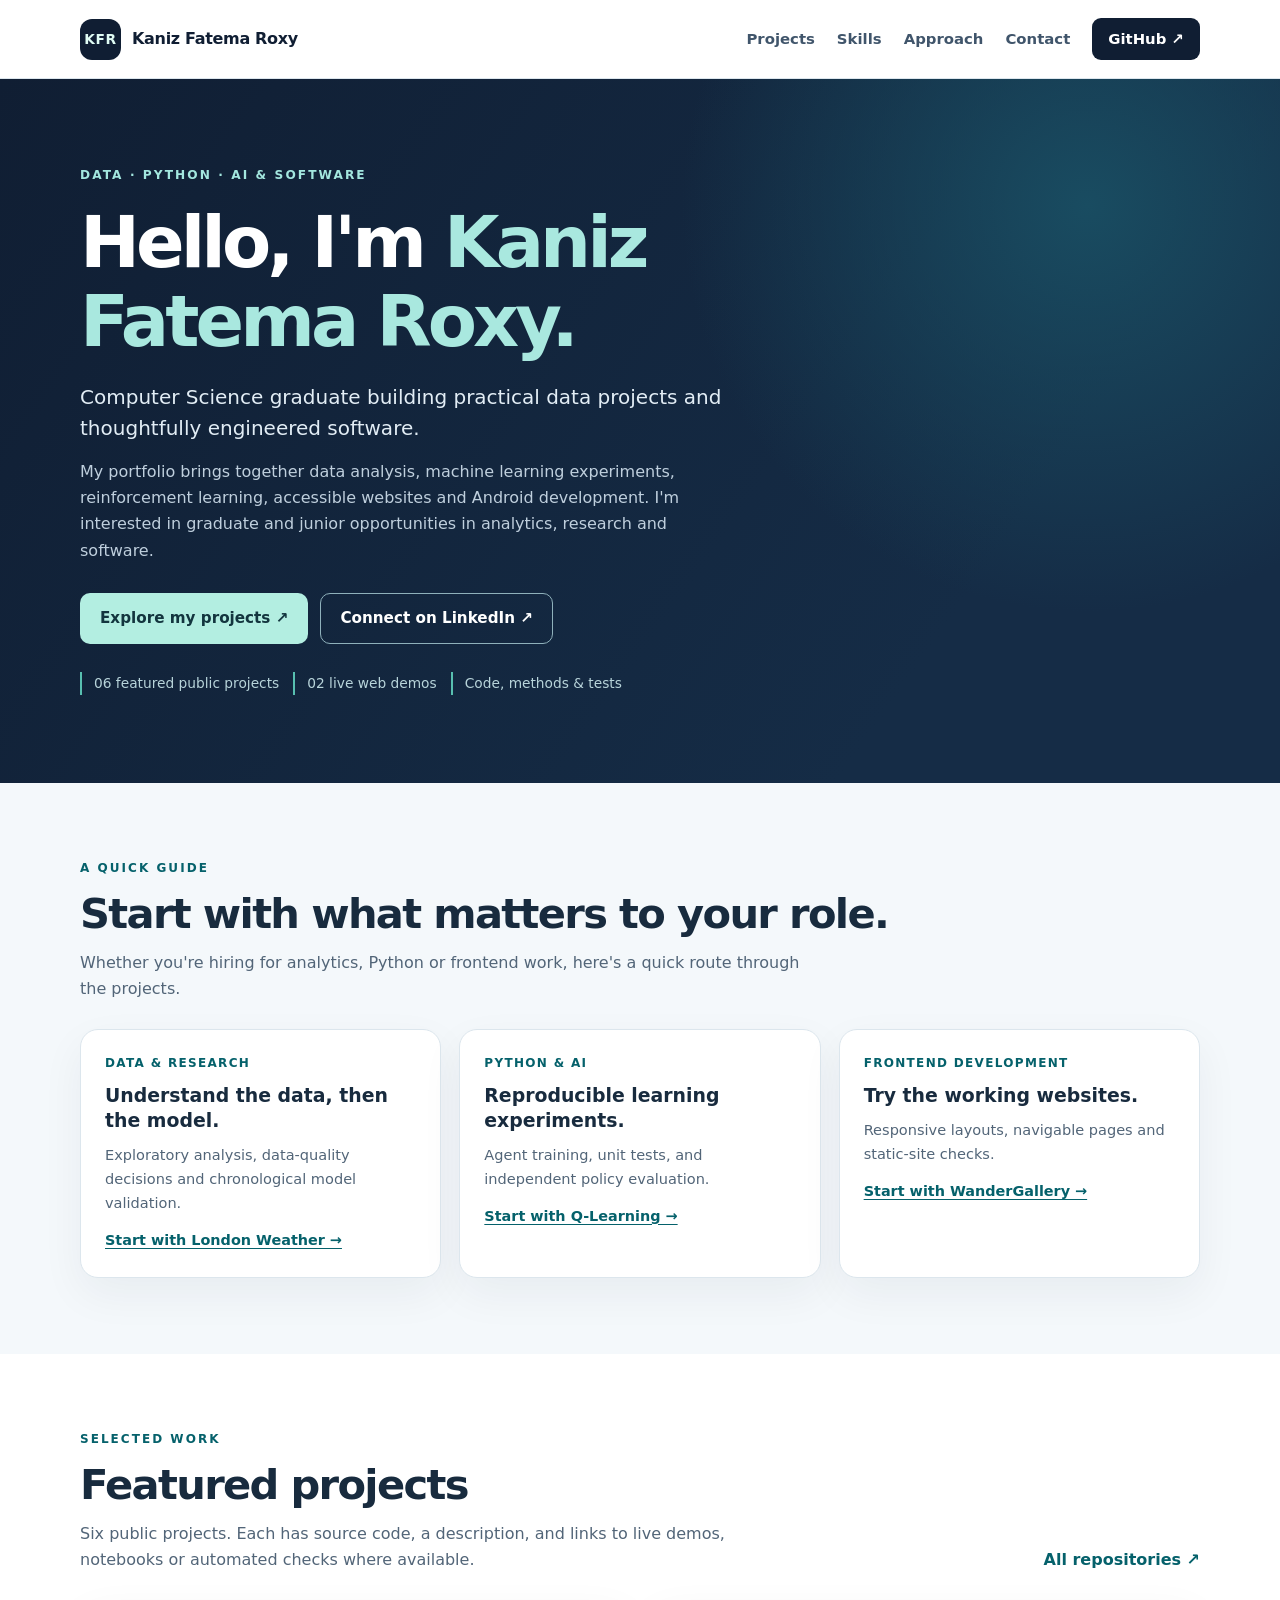
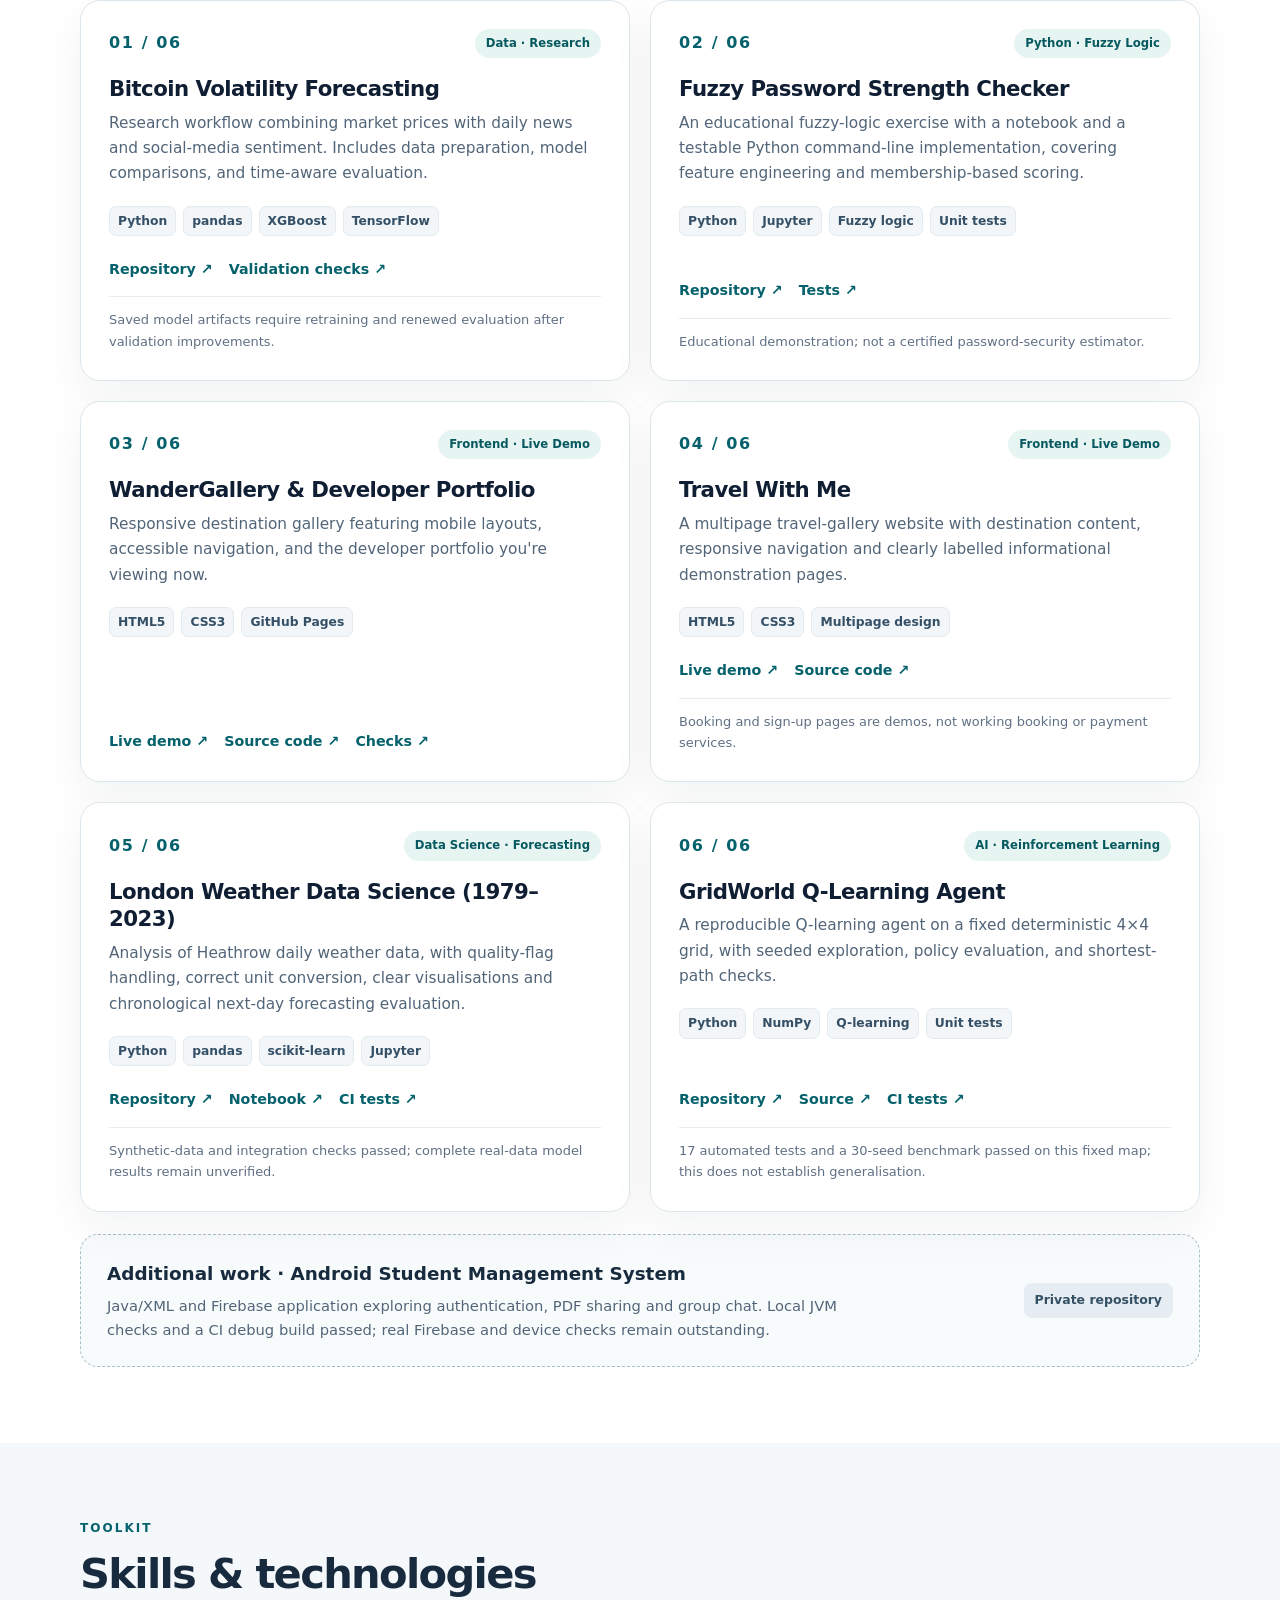
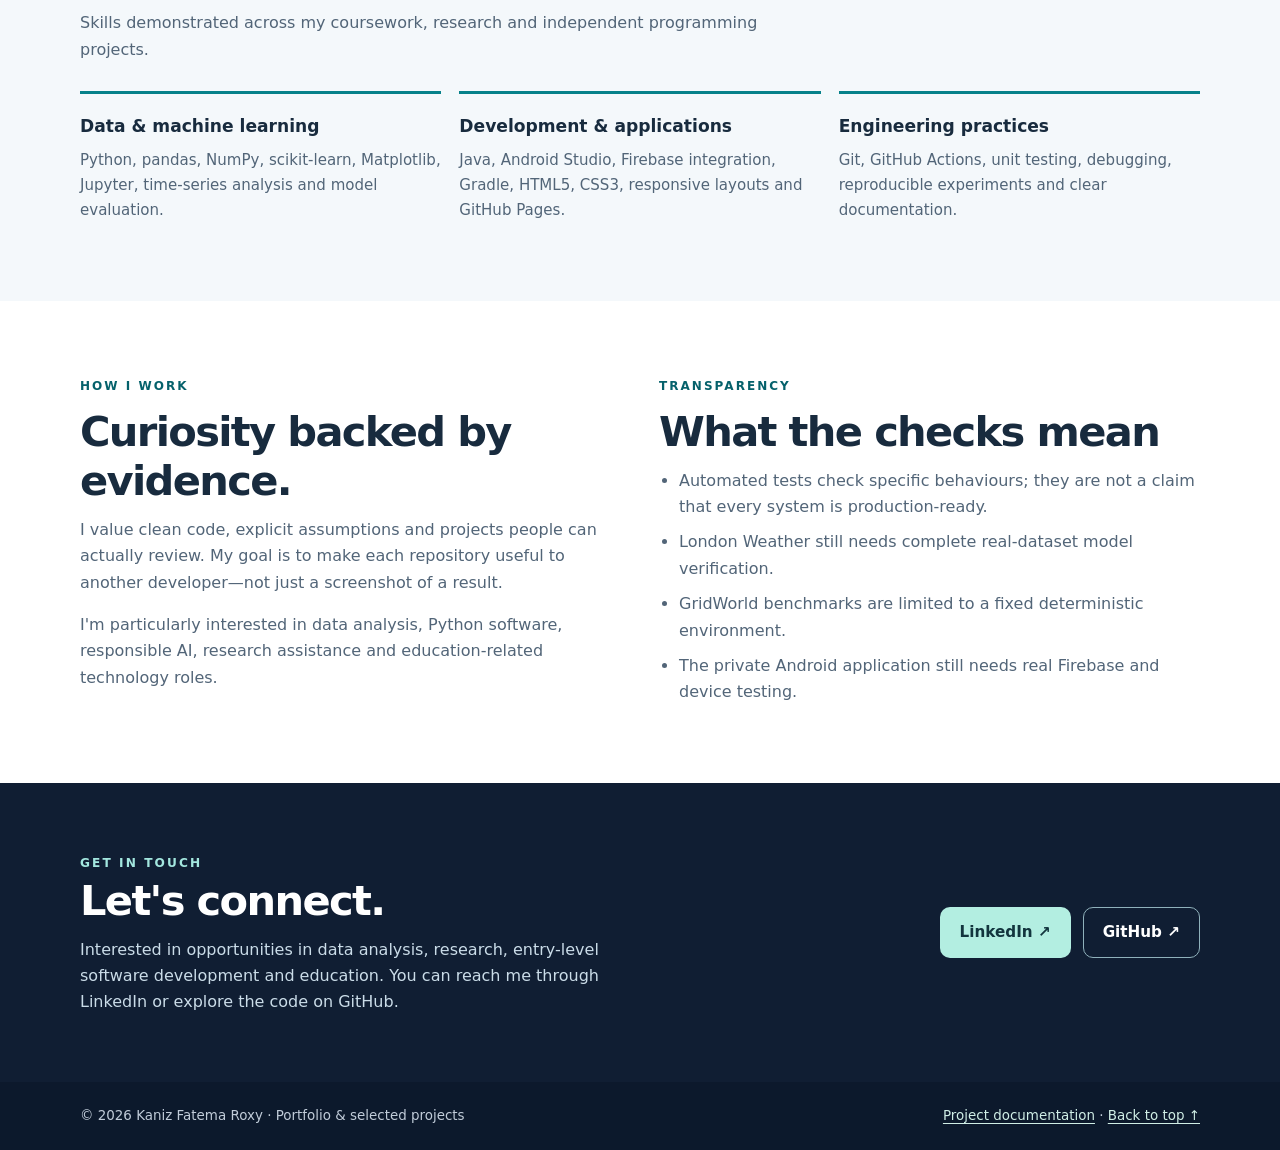
==== commit 744a830d: "Remove portfolio profile photograph and preview image without changing projects" ====
--- a/portfolio.html
+++ b/portfolio.html
@@ -12,8 +12,6 @@
   <meta property="og:title" content="Kaniz Fatema Roxy | Data, Python & Software Portfolio">
   <meta property="og:description" content="Six selected projects spanning data science, Python, reinforcement learning, Android and web development. Explore source code and verified checks.">
   <meta property="og:url" content="https://kanizfatemar0xy.github.io/travel-website-project/portfolio.html">
-  <meta property="og:image" content="https://avatars.githubusercontent.com/u/233807544?v=4">
-  <meta property="og:image:alt" content="Kaniz Fatema Roxy's GitHub profile photo">
   <meta name="twitter:card" content="summary">
   <title>Kaniz Fatema Roxy | Data Analyst & Python Portfolio</title>
   <style>
@@ -42,7 +40,7 @@
     .nav-links .nav-cta{background:var(--navy);color:#fff;padding:9px 16px;border-radius:9px}
     .nav-links .nav-cta:hover{color:#fff;background:#24455e}
     .hero{background:radial-gradient(circle at 85% 18%,#194c61 0%,transparent 33%),linear-gradient(125deg,#101e33,#152c46 75%);color:#fff;overflow:hidden}
-    .hero-layout{display:grid;grid-template-columns:minmax(0,1.55fr) minmax(220px,.65fr);align-items:center;gap:48px;padding:82px 0 88px}
+    .hero-layout{display:grid;grid-template-columns:minmax(0,1fr);align-items:center;gap:48px;padding:82px 0 88px}
     .eyebrow{color:#a3e7df;text-transform:uppercase;letter-spacing:.17em;font-weight:800;font-size:.76rem}
     .hero h1{max-width:740px;margin:16px 0;font-size:clamp(2.7rem,5.6vw,4.6rem);letter-spacing:-.055em;line-height:1.09}
     .hero h1 span{color:#a9e8df}
@@ -57,9 +55,6 @@
     .btn-outline:hover{background:rgba(255,255,255,.09)}
     .hero-meta{display:flex;gap:14px;flex-wrap:wrap;margin-top:28px;color:#b8d4da;font-size:.86rem}
     .hero-meta span{border-left:2px solid #58bfb0;padding-left:12px}
-    .portrait-wrap{justify-self:center;width:min(100%,266px)}
-    .portrait{width:100%;aspect-ratio:1;object-fit:cover;border-radius:30px;border:7px solid rgba(255,255,255,.16);box-shadow:0 27px 60px #07132378;background:#263d55}
-    .portrait-caption{display:block;text-align:center;color:#b9d5de;font-size:.8rem;margin-top:12px}
     .section{padding:76px 0}
     .section.soft{background:var(--soft)}
     .section-top{display:flex;justify-content:space-between;gap:24px;align-items:end;margin-bottom:26px}
@@ -113,7 +108,7 @@
     footer .wrap{display:flex;justify-content:space-between;flex-wrap:wrap;gap:12px}
     footer a{color:#d0eee6}
     @media(max-width:900px){.nav-links{gap:14px}.hero-layout{gap:24px}.route-grid{grid-template-columns:1fr 1fr}.skills-grid{grid-template-columns:1fr 1fr}}
-    @media(max-width:720px){.wrap{width:min(100% - 30px,1120px)}.nav{padding:12px 0;min-height:70px;align-items:flex-start;flex-direction:column}.nav-links{width:100%;gap:14px;padding-bottom:4px}.nav-links a{font-size:.87rem}.nav-links .nav-cta{padding:7px 11px}.hero-layout{grid-template-columns:1fr;padding:55px 0 61px}.portrait-wrap{display:none}.section{padding:52px 0}.section-top{display:block}.route-grid,.project-grid,.skills-grid,.about-grid{grid-template-columns:1fr}.project-card{padding:23px}.contact-layout{display:block}.contact-actions{margin-top:22px}.section-top .link-text{display:inline-block;margin-top:12px}}
+    @media(max-width:720px){.wrap{width:min(100% - 30px,1120px)}.nav{padding:12px 0;min-height:70px;align-items:flex-start;flex-direction:column}.nav-links{width:100%;gap:14px;padding-bottom:4px}.nav-links a{font-size:.87rem}.nav-links .nav-cta{padding:7px 11px}.hero-layout{grid-template-columns:1fr;padding:55px 0 61px}.section{padding:52px 0}.section-top{display:block}.route-grid,.project-grid,.skills-grid,.about-grid{grid-template-columns:1fr}.project-card{padding:23px}.contact-layout{display:block}.contact-actions{margin-top:22px}.section-top .link-text{display:inline-block;margin-top:12px}}
     @media(prefers-reduced-motion:reduce){html{scroll-behavior:auto}.btn,.project-card{transition:none}.btn:hover,.project-card:hover{transform:none}}
   </style>
 </head>
@@ -149,10 +144,6 @@
             <span>Code, methods &amp; tests</span>
           </div>
         </div>
-        <div class="portrait-wrap">
-          <img class="portrait" src="https://avatars.githubusercontent.com/u/233807544?v=4" alt="GitHub profile photo of Kaniz Fatema Roxy" width="266" height="266" loading="lazy">
-          <span class="portrait-caption">Source code and project evidence on GitHub</span>
-        </div>
       </div>
     </section>
 
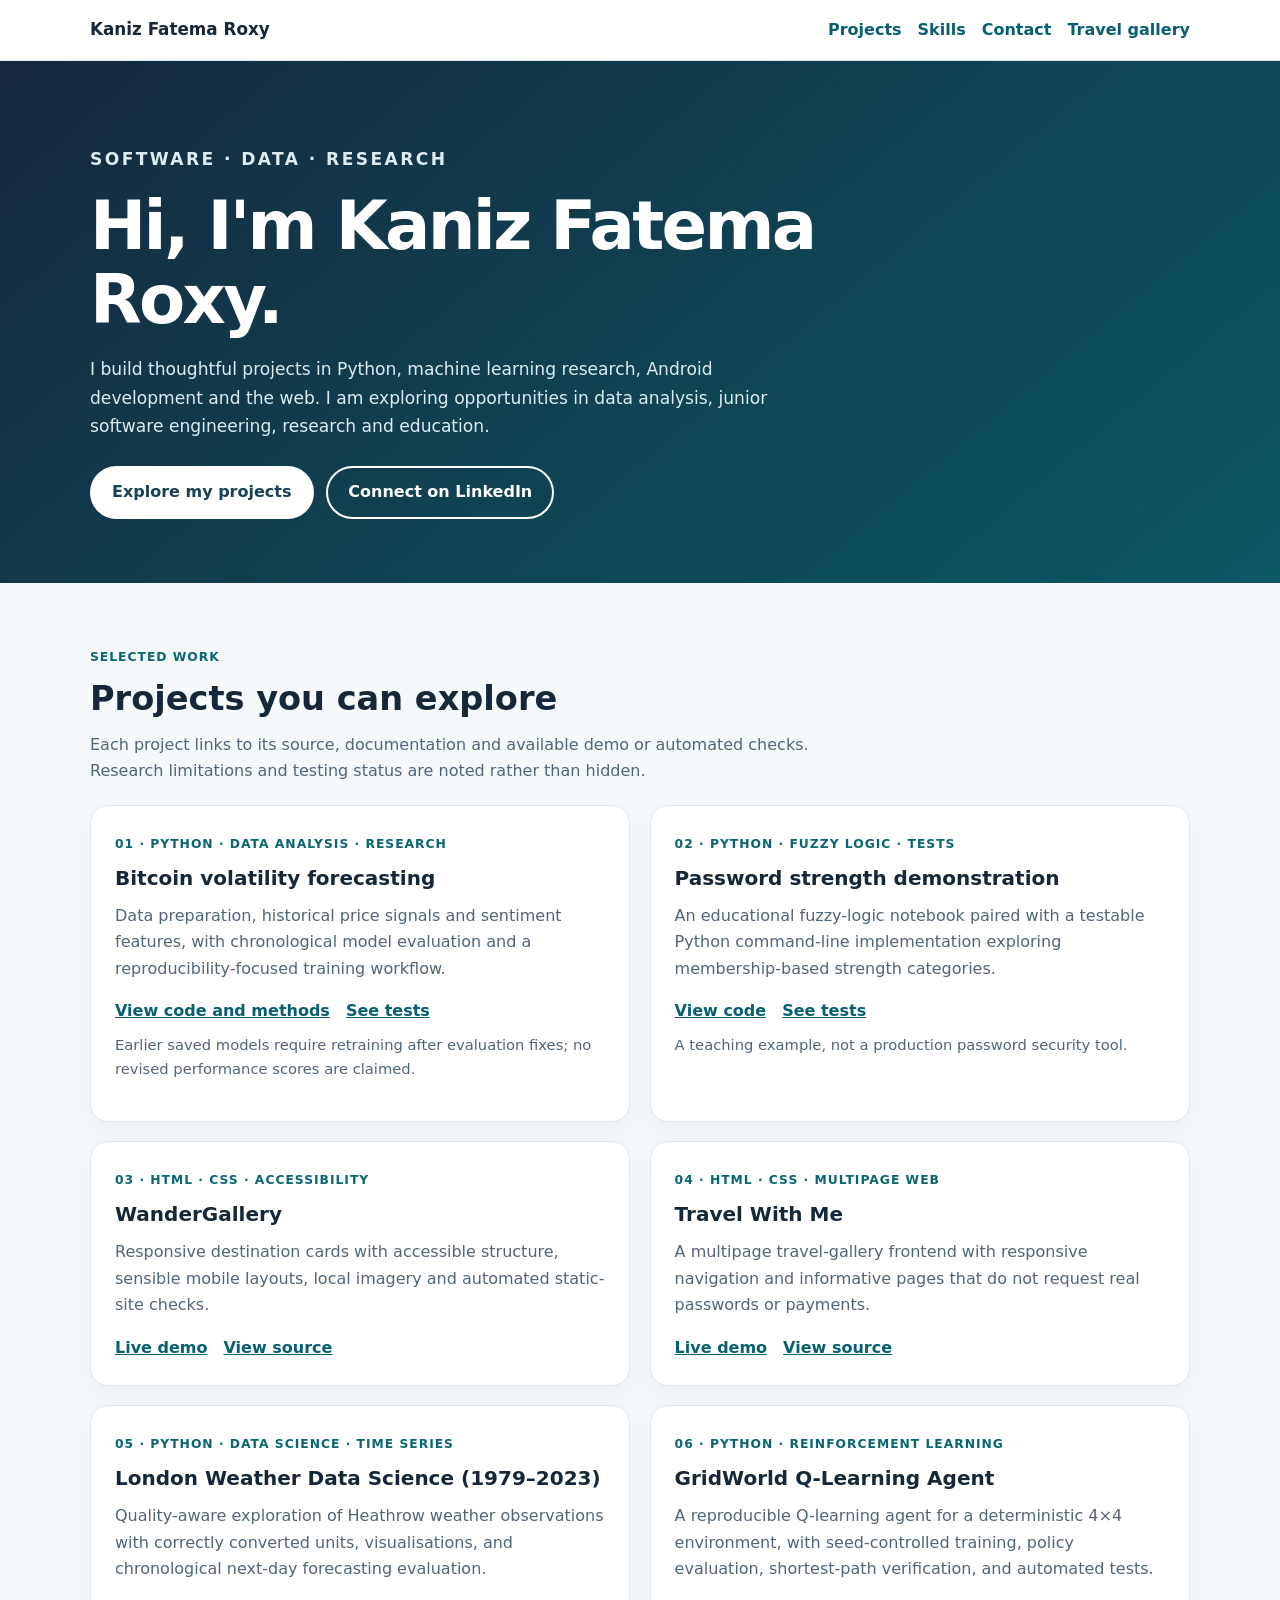
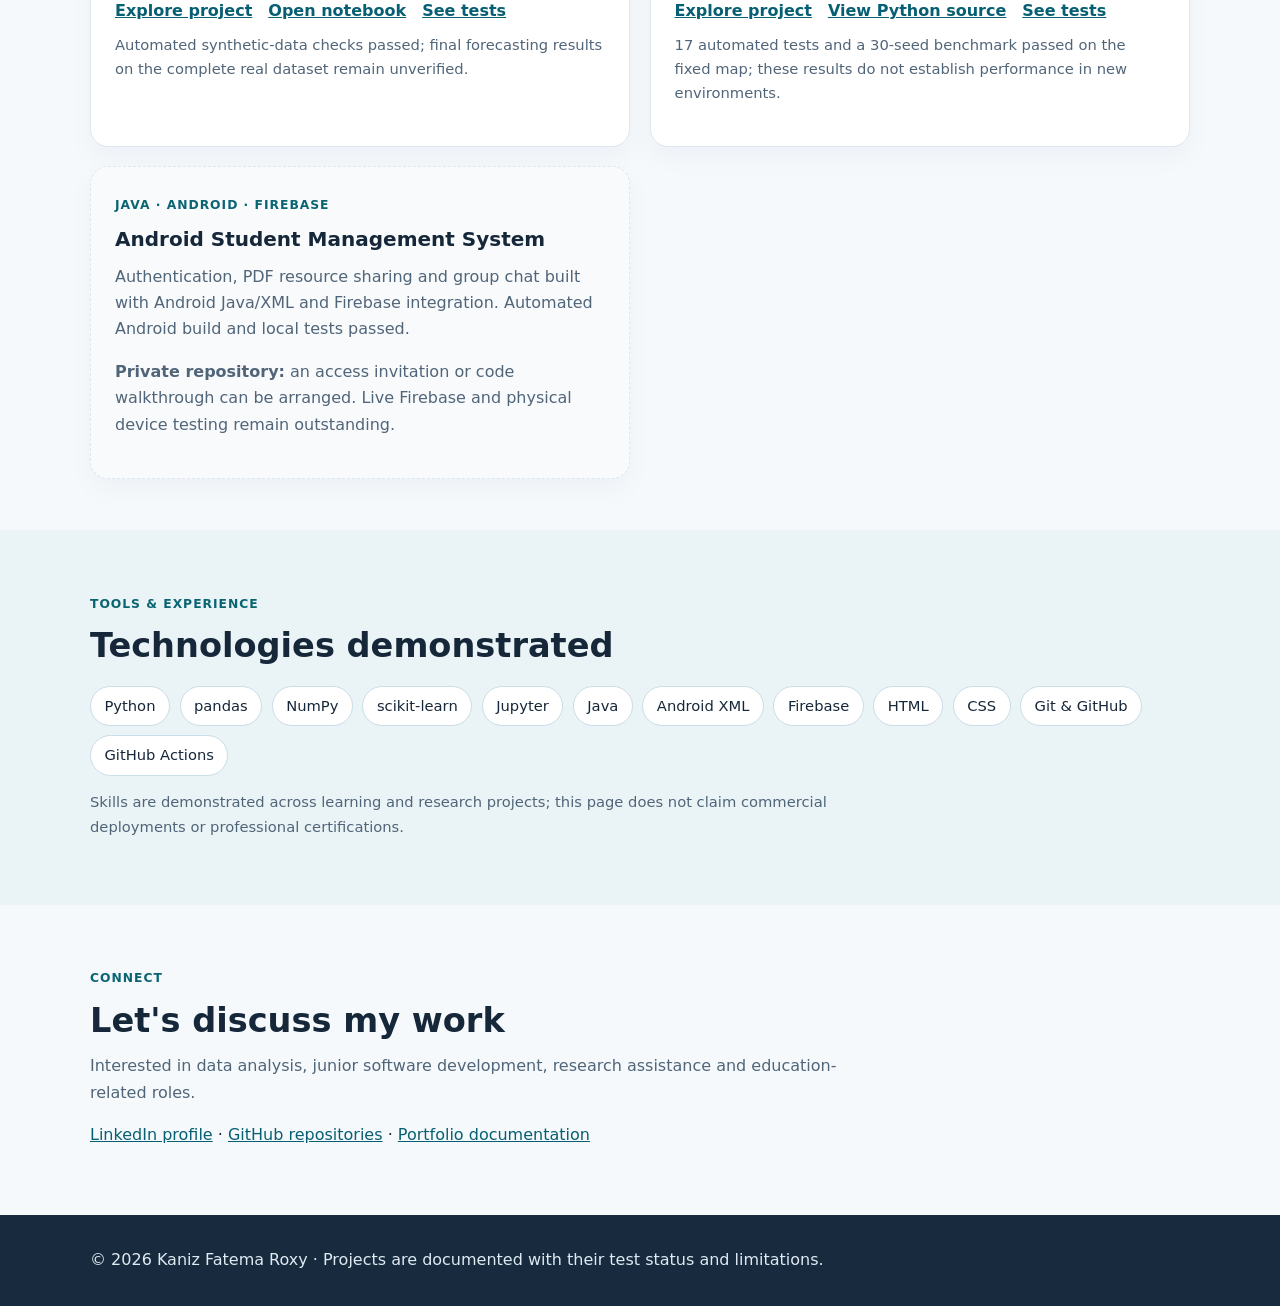
==== commit ba5346d6: "Restore original clean portfolio design without photos; keep six projects" ====
--- a/portfolio.html
+++ b/portfolio.html
@@ -1,274 +1,50 @@
 <!doctype html>
 <html lang="en">
 <head>
-  <meta charset="utf-8">
-  <meta name="viewport" content="width=device-width, initial-scale=1">
-  <meta name="description" content="Kaniz Fatema Roxy — Computer Science graduate. Explore real Python, data science, machine learning, Android and responsive web projects, with source code, tests and live demos.">
-  <meta name="theme-color" content="#101e33">
+  <meta charset="utf-8"><meta name="viewport" content="width=device-width, initial-scale=1">
+  <meta name="description" content="Kaniz Fatema Roxy's software and data portfolio: Python, data analysis, machine learning research, Android, and web development.">
+  <meta name="theme-color" content="#15293e">
+  <link rel="canonical" href="https://kanizfatemar0xy.github.io/travel-website-project/portfolio.html">
   <meta name="robots" content="index,follow">
-  <link rel="canonical" href="https://kanizfatemar0xy.github.io/travel-website-project/portfolio.html">
   <meta property="og:type" content="website">
-  <meta property="og:site_name" content="Kaniz Fatema Roxy — Portfolio">
-  <meta property="og:title" content="Kaniz Fatema Roxy | Data, Python & Software Portfolio">
-  <meta property="og:description" content="Six selected projects spanning data science, Python, reinforcement learning, Android and web development. Explore source code and verified checks.">
+  <meta property="og:site_name" content="Kaniz Fatema Roxy Portfolio">
+  <meta property="og:title" content="Kaniz Fatema Roxy | Developer & Data Portfolio">
+  <meta property="og:description" content="Explore Python, data analysis, machine learning research, Android and responsive web projects by Kaniz Fatema Roxy.">
   <meta property="og:url" content="https://kanizfatemar0xy.github.io/travel-website-project/portfolio.html">
   <meta name="twitter:card" content="summary">
-  <title>Kaniz Fatema Roxy | Data Analyst & Python Portfolio</title>
+  <title>Kaniz Fatema Roxy | Developer & Data Portfolio</title>
   <style>
-    :root {
-      color-scheme: light;
-      --navy:#101e33;--navy2:#192d46;--teal:#067b83;--teal-dark:#05616b;--mint:#b3eee1;
-      --text:#182b3e;--muted:#526578;--line:#dce6ed;--soft:#f4f8fb;--paper:#fff;
-      --shadow:0 16px 44px rgba(16,30,51,.055)
-    }
-    *{box-sizing:border-box}
-    html{scroll-behavior:smooth;scroll-padding-top:92px}
-    body{margin:0;background:var(--paper);color:var(--text);font:400 16px/1.65 system-ui,-apple-system,"Segoe UI",Arial,sans-serif}
-    a{color:var(--teal-dark);text-underline-offset:3px}
-    a:hover{text-decoration-thickness:2px}
-    a:focus-visible{outline:3px solid #f2b84b;outline-offset:4px;border-radius:4px}
-    .wrap{width:min(1120px,calc(100% - 40px));margin-inline:auto}
-    .skip{position:absolute;left:16px;top:-90px;z-index:20;padding:12px 20px;background:#fff;color:#101e33}
-    .skip:focus{top:10px}
-    .site-header{background:#fff;border-bottom:1px solid var(--line)}
-    .nav{display:flex;align-items:center;justify-content:space-between;gap:20px;min-height:78px}
-    .brand{display:flex;align-items:center;gap:11px;text-decoration:none;color:var(--navy);font-weight:800;letter-spacing:-.02em}
-    .monogram{width:41px;height:41px;border-radius:12px;background:var(--navy);color:#e0fcf4;display:grid;place-items:center;font-size:.86rem;letter-spacing:.05em}
-    .nav-links{display:flex;align-items:center;flex-wrap:wrap;gap:22px}
-    .nav-links a{text-decoration:none;color:#40556b;font-weight:650;font-size:.93rem}
-    .nav-links a:hover{color:var(--teal-dark)}
-    .nav-links .nav-cta{background:var(--navy);color:#fff;padding:9px 16px;border-radius:9px}
-    .nav-links .nav-cta:hover{color:#fff;background:#24455e}
-    .hero{background:radial-gradient(circle at 85% 18%,#194c61 0%,transparent 33%),linear-gradient(125deg,#101e33,#152c46 75%);color:#fff;overflow:hidden}
-    .hero-layout{display:grid;grid-template-columns:minmax(0,1fr);align-items:center;gap:48px;padding:82px 0 88px}
-    .eyebrow{color:#a3e7df;text-transform:uppercase;letter-spacing:.17em;font-weight:800;font-size:.76rem}
-    .hero h1{max-width:740px;margin:16px 0;font-size:clamp(2.7rem,5.6vw,4.6rem);letter-spacing:-.055em;line-height:1.09}
-    .hero h1 span{color:#a9e8df}
-    .hero .lead{max-width:660px;color:#e2edf5;font-size:clamp(1.06rem,1.6vw,1.25rem);line-height:1.55;margin:22px 0 0}
-    .hero .intro{max-width:630px;color:#bfcfdd;margin-top:15px}
-    .hero-actions{display:flex;flex-wrap:wrap;gap:12px;margin-top:29px}
-    .btn{display:inline-flex;align-items:center;justify-content:center;padding:12px 19px;border-radius:10px;font-weight:800;text-decoration:none;font-size:.95rem;border:1px solid transparent;transition:transform .18s ease,background .18s ease}
-    .btn:hover{transform:translateY(-2px)}
-    .btn-primary{background:#b3eee1;color:#13353e}
-    .btn-primary:hover{background:#d1fff5}
-    .btn-outline{border-color:#8fb1bb;color:#fff;background:transparent}
-    .btn-outline:hover{background:rgba(255,255,255,.09)}
-    .hero-meta{display:flex;gap:14px;flex-wrap:wrap;margin-top:28px;color:#b8d4da;font-size:.86rem}
-    .hero-meta span{border-left:2px solid #58bfb0;padding-left:12px}
-    .section{padding:76px 0}
-    .section.soft{background:var(--soft)}
-    .section-top{display:flex;justify-content:space-between;gap:24px;align-items:end;margin-bottom:26px}
-    .kicker{display:block;font-size:.75rem;font-weight:850;text-transform:uppercase;letter-spacing:.17em;color:var(--teal-dark);margin-bottom:10px}
-    h2{font-size:clamp(1.8rem,3.8vw,2.6rem);line-height:1.18;letter-spacing:-.04em;margin:0 0 12px}
-    .section-lead{color:var(--muted);max-width:720px;margin:0}
-    .link-text{font-weight:800;text-decoration:none;white-space:nowrap}
-    .link-text:hover{text-decoration:underline}
-    .route-grid,.project-grid,.skills-grid{display:grid;grid-template-columns:repeat(3,minmax(0,1fr));gap:18px}
-    .route-card{border:1px solid var(--line);border-radius:18px;background:#fff;padding:24px;box-shadow:var(--shadow)}
-    .route-label{display:block;font-weight:850;color:var(--teal-dark);font-size:.75rem;text-transform:uppercase;letter-spacing:.11em}
-    .route-card h3{font-size:1.18rem;line-height:1.3;margin:10px 0}
-    .route-card p{color:var(--muted);margin:0 0 12px;font-size:.91rem}
-    .route-card a{font-weight:750;font-size:.9rem}
-    .project-grid{grid-template-columns:repeat(2,minmax(0,1fr));gap:20px}
-    .project-card{display:flex;flex-direction:column;border:1px solid var(--line);border-radius:20px;padding:28px;background:#fff;box-shadow:var(--shadow);scroll-margin-top:110px;transition:border-color .2s,transform .2s}
-    .project-card:hover{border-color:#8fc7c5;transform:translateY(-2px)}
-    .card-top{display:flex;align-items:center;justify-content:space-between;gap:12px}
-    .number{font-size:1rem;font-weight:850;color:var(--teal-dark);letter-spacing:.1em}
-    .category{border-radius:30px;background:#e6f4f2;color:#075960;padding:5px 11px;font-size:.73rem;font-weight:800}
-    .project-card h3{font-size:1.33rem;line-height:1.3;letter-spacing:-.025em;margin:17px 0 8px}
-    .project-card h3 a{color:var(--navy);text-decoration:none}
-    .project-card h3 a:hover{text-decoration:underline;text-decoration-color:var(--teal)}
-    .project-card p{margin:0 0 15px;color:var(--muted);font-size:.96rem}
-    .tech{display:flex;flex-wrap:wrap;gap:7px;list-style:none;margin:4px 0 16px;padding:0}
-    .tech li{background:#f2f6f9;border:1px solid #e3ebef;border-radius:7px;padding:4px 8px;color:#355066;font-size:.77rem;font-weight:650}
-    .card-links{display:flex;align-items:center;gap:16px;flex-wrap:wrap;margin-top:auto;padding-top:6px}
-    .card-links a{font-size:.89rem;font-weight:800;text-decoration:none}
-    .card-links a:hover{text-decoration:underline}
-    .card-links .main-link{color:var(--teal-dark)}
-    .project-card .note{font-size:.81rem;color:#607084;border-top:1px solid #e6edf1;padding-top:12px;margin:15px 0 0}
-    .private-card{display:flex;flex-wrap:wrap;justify-content:space-between;gap:16px;align-items:center;margin-top:22px;padding:24px 26px;background:#f8fbfc;border:1px dashed #a5bfc5;border-radius:18px}
-    .private-card h3{margin:0 0 5px;font-size:1.15rem}
-    .private-card p{margin:0;color:var(--muted);max-width:740px;font-size:.92rem}
-    .private-badge{border-radius:8px;padding:7px 11px;background:#e6edf2;color:#345065;font-weight:800;font-size:.78rem}
-    .skills-grid{grid-template-columns:repeat(3,minmax(0,1fr))}
-    .skill-block{border-top:3px solid #06818a;padding:18px 0 2px}
-    .skill-block h3{margin:0 0 8px;font-size:1.07rem}
-    .skill-block p{color:var(--muted);margin:0;font-size:.94rem}
-    .about-grid{display:grid;grid-template-columns:1fr 1fr;gap:38px}
-    .about-grid p{color:var(--muted);margin-top:0}
-    .about-grid ul{padding-left:20px;color:var(--muted);margin:0}
-    .about-grid li+li{margin-top:9px}
-    .contact{background:var(--navy);color:#fff;padding:66px 0}
-    .contact-layout{display:flex;justify-content:space-between;align-items:center;gap:30px}
-    .contact h2{margin-bottom:12px}
-    .contact p{color:#cadce8;max-width:580px;margin:0}
-    .contact .eyebrow{margin-bottom:10px}
-    .contact-actions{display:flex;flex-wrap:wrap;gap:12px}
-    footer{padding:23px 0;background:#0c192c;color:#c1ccd9;font-size:.84rem}
-    footer .wrap{display:flex;justify-content:space-between;flex-wrap:wrap;gap:12px}
-    footer a{color:#d0eee6}
-    @media(max-width:900px){.nav-links{gap:14px}.hero-layout{gap:24px}.route-grid{grid-template-columns:1fr 1fr}.skills-grid{grid-template-columns:1fr 1fr}}
-    @media(max-width:720px){.wrap{width:min(100% - 30px,1120px)}.nav{padding:12px 0;min-height:70px;align-items:flex-start;flex-direction:column}.nav-links{width:100%;gap:14px;padding-bottom:4px}.nav-links a{font-size:.87rem}.nav-links .nav-cta{padding:7px 11px}.hero-layout{grid-template-columns:1fr;padding:55px 0 61px}.section{padding:52px 0}.section-top{display:block}.route-grid,.project-grid,.skills-grid,.about-grid{grid-template-columns:1fr}.project-card{padding:23px}.contact-layout{display:block}.contact-actions{margin-top:22px}.section-top .link-text{display:inline-block;margin-top:12px}}
-    @media(prefers-reduced-motion:reduce){html{scroll-behavior:auto}.btn,.project-card{transition:none}.btn:hover,.project-card:hover{transform:none}}
+  :root{color-scheme:light;--ink:#162739;--muted:#516579;--border:#dce7ef;--accent:#0c6f77;--bg:#f5f9fc}
+  *{box-sizing:border-box}html{scroll-behavior:smooth}body{margin:0;background:var(--bg);color:var(--ink);font-family:system-ui,-apple-system,"Segoe UI",Arial,sans-serif;line-height:1.65}a{color:#075f73}a:focus-visible{outline:3px solid #e9ae4e;outline-offset:3px}
+  .container{width:min(1100px,92%);margin:auto}.skip{position:absolute;top:-5rem;left:1rem;background:#fff;padding:1rem;z-index:9}.skip:focus{top:1rem}
+  header{background:#fff;border-bottom:1px solid var(--border)}nav{display:flex;flex-wrap:wrap;gap:1rem;align-items:center;justify-content:space-between;padding:1rem 0}nav a{text-decoration:none;font-weight:650}.links{display:flex;flex-wrap:wrap;gap:1rem}.brand{font-size:1.05rem;color:var(--ink);font-weight:800}
+  .hero{background:linear-gradient(140deg,#15293e,#0b5865);color:#fff;padding:4.2rem 0 4rem}.kicker{text-transform:uppercase;letter-spacing:.14em;font-size:.8rem;font-weight:800;color:#9ce2e0}.hero h1{font-size:clamp(2.4rem,5.5vw,4.2rem);max-width:760px;letter-spacing:-.04em;line-height:1.1;margin:.5rem 0 1rem}.hero p{max-width:730px;color:#dbedf2;font-size:1.07rem}.actions{display:flex;flex-wrap:wrap;gap:.8rem;margin-top:1.6rem}.button{display:inline-block;background:#fff;color:#174154;border-radius:999px;padding:.72rem 1.25rem;font-weight:750;text-decoration:none;border:2px solid #fff}.button.secondary{background:transparent;color:#fff}.button:hover{filter:brightness(.94)}
+  main section{padding:3.2rem 0}.section-title{font-size:clamp(1.5rem,3vw,2.1rem);line-height:1.2;margin:.2rem 0 .75rem}.intro{max-width:760px;color:var(--muted);margin-top:0}.grid{display:grid;grid-template-columns:repeat(2,minmax(0,1fr));gap:1.2rem;margin-top:1.3rem}
+  .project{background:#fff;border:1px solid var(--border);border-radius:18px;padding:1.5rem;box-shadow:0 10px 28px rgba(23,40,60,.035)}.project h3{font-size:1.25rem;margin:.35rem 0}.project p{color:var(--muted);margin:.5rem 0 1rem}.label{font-weight:800;font-size:.77rem;color:#0a6573;text-transform:uppercase;letter-spacing:.08em}.project ul{padding-left:1.25rem;color:var(--muted)}.project .actions{margin-top:1rem;gap:1rem}.project .actions a{font-weight:700}.private{border-style:dashed;background:#f8fafc}
+  .light{background:#eaf3f5}.skills{display:flex;flex-wrap:wrap;gap:.6rem;margin-top:1.2rem}.skills span{border:1px solid #cbdde7;background:#fff;padding:.43rem .84rem;border-radius:999px;font-size:.92rem}.fine{color:var(--muted);font-size:.92rem;max-width:760px}
+  footer{background:#172a3e;color:#dfeaf2;padding:2rem 0}footer a{color:#c4f2f0}
+  @media(max-width:720px){.grid{grid-template-columns:1fr}.hero{padding:3rem 0}.project{padding:1.2rem}}@media(prefers-reduced-motion:reduce){html{scroll-behavior:auto}}
   </style>
 </head>
-<body id="top">
+<body>
   <a class="skip" href="#main">Skip to main content</a>
-  <header class="site-header">
-    <nav class="nav wrap" aria-label="Main navigation">
-      <a class="brand" href="#top"><span class="monogram" aria-hidden="true">KFR</span><span>Kaniz Fatema Roxy</span></a>
-      <div class="nav-links">
-        <a href="#work">Projects</a>
-        <a href="#expertise">Skills</a>
-        <a href="#about">Approach</a>
-        <a href="#contact">Contact</a>
-        <a class="nav-cta" href="https://github.com/kanizfatemar0xy">GitHub ↗</a>
-      </div>
-    </nav>
-  </header>
+  <header><nav class="container" aria-label="Portfolio navigation"><a class="brand" href="portfolio.html">Kaniz Fatema Roxy</a><div class="links"><a href="#projects">Projects</a><a href="#skills">Skills</a><a href="#contact">Contact</a><a href="index.html">Travel gallery</a></div></nav></header>
   <main id="main">
-    <section class="hero" aria-labelledby="hero-title">
-      <div class="wrap hero-layout">
-        <div>
-          <span class="eyebrow">Data · Python · AI &amp; Software</span>
-          <h1 id="hero-title">Hello, I'm <span>Kaniz Fatema Roxy.</span></h1>
-          <p class="lead">Computer Science graduate building practical data projects and thoughtfully engineered software.</p>
-          <p class="intro">My portfolio brings together data analysis, machine learning experiments, reinforcement learning, accessible websites and Android development. I'm interested in graduate and junior opportunities in analytics, research and software.</p>
-          <div class="hero-actions">
-            <a class="btn btn-primary" href="#work">Explore my projects ↗</a>
-            <a class="btn btn-outline" href="https://www.linkedin.com/in/kaniz-fatema-roxy">Connect on LinkedIn ↗</a>
-          </div>
-          <div class="hero-meta" aria-label="Portfolio highlights">
-            <span>06 featured public projects</span>
-            <span>02 live web demos</span>
-            <span>Code, methods &amp; tests</span>
-          </div>
-        </div>
+    <div class="hero"><div class="container"><p class="kicker">Software · Data · Research</p><h1>Hi, I'm Kaniz Fatema Roxy.</h1><p>I build thoughtful projects in Python, machine learning research, Android development and the web. I am exploring opportunities in data analysis, junior software engineering, research and education.</p><div class="actions"><a class="button" href="#projects">Explore my projects</a><a class="button secondary" href="https://www.linkedin.com/in/kaniz-fatema-roxy">Connect on LinkedIn</a></div></div></div>
+    <section id="projects" class="container" aria-labelledby="projects-title"><p class="label">Selected work</p><h2 class="section-title" id="projects-title">Projects you can explore</h2><p class="intro">Each project links to its source, documentation and available demo or automated checks. Research limitations and testing status are noted rather than hidden.</p>
+      <div class="grid">
+        <article class="project"><span class="label">01 · Python · Data analysis · Research</span><h3>Bitcoin volatility forecasting</h3><p>Data preparation, historical price signals and sentiment features, with chronological model evaluation and a reproducibility-focused training workflow.</p><div class="actions"><a href="https://github.com/kanizfatemar0xy/Bitcoin_dissertation">View code and methods</a><a href="https://github.com/kanizfatemar0xy/Bitcoin_dissertation/actions/workflows/python-tests.yml">See tests</a></div><p class="fine">Earlier saved models require retraining after evaluation fixes; no revised performance scores are claimed.</p></article>
+        <article class="project"><span class="label">02 · Python · Fuzzy logic · Tests</span><h3>Password strength demonstration</h3><p>An educational fuzzy-logic notebook paired with a testable Python command-line implementation exploring membership-based strength categories.</p><div class="actions"><a href="https://github.com/kanizfatemar0xy/-Fuzzy-Logic-and-Neural-Networks">View code</a><a href="https://github.com/kanizfatemar0xy/-Fuzzy-Logic-and-Neural-Networks/actions/workflows/python-tests.yml">See tests</a></div><p class="fine">A teaching example, not a production password security tool.</p></article>
+        <article class="project"><span class="label">03 · HTML · CSS · Accessibility</span><h3>WanderGallery</h3><p>Responsive destination cards with accessible structure, sensible mobile layouts, local imagery and automated static-site checks.</p><div class="actions"><a href="index.html">Live demo</a><a href="https://github.com/kanizfatemar0xy/travel-website-project">View source</a></div></article>
+        <article class="project"><span class="label">04 · HTML · CSS · Multipage web</span><h3>Travel With Me</h3><p>A multipage travel-gallery frontend with responsive navigation and informative pages that do not request real passwords or payments.</p><div class="actions"><a href="https://kanizfatemar0xy.github.io/travel-website/">Live demo</a><a href="https://github.com/kanizfatemar0xy/travel-website">View source</a></div></article>
+        <article class="project"><span class="label">05 · Python · Data science · Time series</span><h3>London Weather Data Science (1979–2023)</h3><p>Quality-aware exploration of Heathrow weather observations with correctly converted units, visualisations, and chronological next-day forecasting evaluation.</p><div class="actions"><a href="https://github.com/kanizfatemar0xy/London-Weather-Data-Science">Explore project</a><a href="https://github.com/kanizfatemar0xy/London-Weather-Data-Science/blob/main/DataScienceReport_Fixed.ipynb">Open notebook</a><a href="https://github.com/kanizfatemar0xy/London-Weather-Data-Science/actions/workflows/validation.yml">See tests</a></div><p class="fine">Automated synthetic-data checks passed; final forecasting results on the complete real dataset remain unverified.</p></article>
+        <article class="project"><span class="label">06 · Python · Reinforcement learning</span><h3>GridWorld Q-Learning Agent</h3><p>A reproducible Q-learning agent for a deterministic 4×4 environment, with seed-controlled training, policy evaluation, shortest-path verification, and automated tests.</p><div class="actions"><a href="https://github.com/kanizfatemar0xy/GridWorld-Q-Learning">Explore project</a><a href="https://github.com/kanizfatemar0xy/GridWorld-Q-Learning/blob/main/rl_qlearning.py">View Python source</a><a href="https://github.com/kanizfatemar0xy/GridWorld-Q-Learning/actions/workflows/validation.yml">See tests</a></div><p class="fine">17 automated tests and a 30-seed benchmark passed on the fixed map; these results do not establish performance in new environments.</p></article>
+        <article class="project private"><span class="label">Java · Android · Firebase</span><h3>Android Student Management System</h3><p>Authentication, PDF resource sharing and group chat built with Android Java/XML and Firebase integration. Automated Android build and local tests passed.</p><p><strong>Private repository:</strong> an access invitation or code walkthrough can be arranged. Live Firebase and physical device testing remain outstanding.</p></article>
       </div>
     </section>
-
-    <section class="section soft" id="paths" aria-labelledby="paths-title">
-      <div class="wrap">
-        <span class="kicker">A quick guide</span>
-        <h2 id="paths-title">Start with what matters to your role.</h2>
-        <p class="section-lead">Whether you're hiring for analytics, Python or frontend work, here's a quick route through the projects.</p>
-        <div class="route-grid" style="margin-top:26px">
-          <article class="route-card">
-            <span class="route-label">Data &amp; research</span>
-            <h3>Understand the data, then the model.</h3>
-            <p>Exploratory analysis, data-quality decisions and chronological model validation.</p>
-            <a href="#p05">Start with London Weather →</a>
-          </article>
-          <article class="route-card">
-            <span class="route-label">Python &amp; AI</span>
-            <h3>Reproducible learning experiments.</h3>
-            <p>Agent training, unit tests, and independent policy evaluation.</p>
-            <a href="#p06">Start with Q-Learning →</a>
-          </article>
-          <article class="route-card">
-            <span class="route-label">Frontend development</span>
-            <h3>Try the working websites.</h3>
-            <p>Responsive layouts, navigable pages and static-site checks.</p>
-            <a href="#p03">Start with WanderGallery →</a>
-          </article>
-        </div>
-      </div>
-    </section>
-
-    <section class="section" id="work" aria-labelledby="work-title">
-      <div class="wrap">
-        <div class="section-top">
-          <div><span class="kicker">Selected work</span><h2 id="work-title">Featured projects</h2><p class="section-lead">Six public projects. Each has source code, a description, and links to live demos, notebooks or automated checks where available.</p></div>
-          <a class="link-text" href="https://github.com/kanizfatemar0xy?tab=repositories">All repositories ↗</a>
-        </div>
-        <div class="project-grid">
-          <!-- Keep existing numbers in order. Future projects should be added after 06 as 07, 08, etc. -->
-          <article class="project-card" id="p01">
-            <div class="card-top"><span class="number">01 / 06</span><span class="category">Data · Research</span></div>
-            <h3><a href="https://github.com/kanizfatemar0xy/Bitcoin_dissertation">Bitcoin Volatility Forecasting</a></h3>
-            <p>Research workflow combining market prices with daily news and social-media sentiment. Includes data preparation, model comparisons, and time-aware evaluation.</p>
-            <ul class="tech" aria-label="Technologies"><li>Python</li><li>pandas</li><li>XGBoost</li><li>TensorFlow</li></ul>
-            <div class="card-links"><a class="main-link" href="https://github.com/kanizfatemar0xy/Bitcoin_dissertation">Repository ↗</a><a href="https://github.com/kanizfatemar0xy/Bitcoin_dissertation/actions/workflows/python-tests.yml">Validation checks ↗</a></div>
-            <p class="note">Saved model artifacts require retraining and renewed evaluation after validation improvements.</p>
-          </article>
-
-          <article class="project-card" id="p02">
-            <div class="card-top"><span class="number">02 / 06</span><span class="category">Python · Fuzzy Logic</span></div>
-            <h3><a href="https://github.com/kanizfatemar0xy/-Fuzzy-Logic-and-Neural-Networks">Fuzzy Password Strength Checker</a></h3>
-            <p>An educational fuzzy-logic exercise with a notebook and a testable Python command-line implementation, covering feature engineering and membership-based scoring.</p>
-            <ul class="tech" aria-label="Technologies"><li>Python</li><li>Jupyter</li><li>Fuzzy logic</li><li>Unit tests</li></ul>
-            <div class="card-links"><a class="main-link" href="https://github.com/kanizfatemar0xy/-Fuzzy-Logic-and-Neural-Networks">Repository ↗</a><a href="https://github.com/kanizfatemar0xy/-Fuzzy-Logic-and-Neural-Networks/actions/workflows/python-tests.yml">Tests ↗</a></div>
-            <p class="note">Educational demonstration; not a certified password-security estimator.</p>
-          </article>
-
-          <article class="project-card" id="p03">
-            <div class="card-top"><span class="number">03 / 06</span><span class="category">Frontend · Live Demo</span></div>
-            <h3><a href="https://github.com/kanizfatemar0xy/travel-website-project">WanderGallery &amp; Developer Portfolio</a></h3>
-            <p>Responsive destination gallery featuring mobile layouts, accessible navigation, and the developer portfolio you're viewing now.</p>
-            <ul class="tech" aria-label="Technologies"><li>HTML5</li><li>CSS3</li><li>GitHub Pages</li></ul>
-            <div class="card-links"><a class="main-link" href="index.html">Live demo ↗</a><a href="https://github.com/kanizfatemar0xy/travel-website-project">Source code ↗</a><a href="https://github.com/kanizfatemar0xy/travel-website-project/actions/workflows/site-checks.yml">Checks ↗</a></div>
-          </article>
-
-          <article class="project-card" id="p04">
-            <div class="card-top"><span class="number">04 / 06</span><span class="category">Frontend · Live Demo</span></div>
-            <h3><a href="https://github.com/kanizfatemar0xy/travel-website">Travel With Me</a></h3>
-            <p>A multipage travel-gallery website with destination content, responsive navigation and clearly labelled informational demonstration pages.</p>
-            <ul class="tech" aria-label="Technologies"><li>HTML5</li><li>CSS3</li><li>Multipage design</li></ul>
-            <div class="card-links"><a class="main-link" href="https://kanizfatemar0xy.github.io/travel-website/">Live demo ↗</a><a href="https://github.com/kanizfatemar0xy/travel-website">Source code ↗</a></div>
-            <p class="note">Booking and sign-up pages are demos, not working booking or payment services.</p>
-          </article>
-
-          <article class="project-card" id="p05">
-            <div class="card-top"><span class="number">05 / 06</span><span class="category">Data Science · Forecasting</span></div>
-            <h3><a href="https://github.com/kanizfatemar0xy/London-Weather-Data-Science">London Weather Data Science (1979–2023)</a></h3>
-            <p>Analysis of Heathrow daily weather data, with quality-flag handling, correct unit conversion, clear visualisations and chronological next-day forecasting evaluation.</p>
-            <ul class="tech" aria-label="Technologies"><li>Python</li><li>pandas</li><li>scikit-learn</li><li>Jupyter</li></ul>
-            <div class="card-links"><a class="main-link" href="https://github.com/kanizfatemar0xy/London-Weather-Data-Science">Repository ↗</a><a href="https://github.com/kanizfatemar0xy/London-Weather-Data-Science/blob/main/DataScienceReport_Fixed.ipynb">Notebook ↗</a><a href="https://github.com/kanizfatemar0xy/London-Weather-Data-Science/actions/workflows/validation.yml">CI tests ↗</a></div>
-            <p class="note">Synthetic-data and integration checks passed; complete real-data model results remain unverified.</p>
-          </article>
-
-          <article class="project-card" id="p06">
-            <div class="card-top"><span class="number">06 / 06</span><span class="category">AI · Reinforcement Learning</span></div>
-            <h3><a href="https://github.com/kanizfatemar0xy/GridWorld-Q-Learning">GridWorld Q-Learning Agent</a></h3>
-            <p>A reproducible Q-learning agent on a fixed deterministic 4×4 grid, with seeded exploration, policy evaluation, and shortest-path checks.</p>
-            <ul class="tech" aria-label="Technologies"><li>Python</li><li>NumPy</li><li>Q-learning</li><li>Unit tests</li></ul>
-            <div class="card-links"><a class="main-link" href="https://github.com/kanizfatemar0xy/GridWorld-Q-Learning">Repository ↗</a><a href="https://github.com/kanizfatemar0xy/GridWorld-Q-Learning/blob/main/rl_qlearning.py">Source ↗</a><a href="https://github.com/kanizfatemar0xy/GridWorld-Q-Learning/actions/workflows/validation.yml">CI tests ↗</a></div>
-            <p class="note">17 automated tests and a 30-seed benchmark passed on this fixed map; this does not establish generalisation.</p>
-          </article>
-        </div>
-        <aside class="private-card" aria-label="Additional private project">
-          <div><h3>Additional work · Android Student Management System</h3><p>Java/XML and Firebase application exploring authentication, PDF sharing and group chat. Local JVM checks and a CI debug build passed; real Firebase and device checks remain outstanding.</p></div>
-          <span class="private-badge">Private repository</span>
-        </aside>
-      </div>
-    </section>
-
-    <section class="section soft" id="expertise" aria-labelledby="expertise-title">
-      <div class="wrap">
-        <span class="kicker">Toolkit</span><h2 id="expertise-title">Skills &amp; technologies</h2>
-        <p class="section-lead">Skills demonstrated across my coursework, research and independent programming projects.</p>
-        <div class="skills-grid" style="margin-top:28px">
-          <div class="skill-block"><h3>Data &amp; machine learning</h3><p>Python, pandas, NumPy, scikit-learn, Matplotlib, Jupyter, time-series analysis and model evaluation.</p></div>
-          <div class="skill-block"><h3>Development &amp; applications</h3><p>Java, Android Studio, Firebase integration, Gradle, HTML5, CSS3, responsive layouts and GitHub Pages.</p></div>
-          <div class="skill-block"><h3>Engineering practices</h3><p>Git, GitHub Actions, unit testing, debugging, reproducible experiments and clear documentation.</p></div>
-        </div>
-      </div>
-    </section>
-
-    <section class="section" id="about" aria-labelledby="about-title">
-      <div class="wrap about-grid">
-        <div><span class="kicker">How I work</span><h2 id="about-title">Curiosity backed by evidence.</h2><p>I value clean code, explicit assumptions and projects people can actually review. My goal is to make each repository useful to another developer—not just a screenshot of a result.</p><p>I'm particularly interested in data analysis, Python software, responsible AI, research assistance and education-related technology roles.</p></div>
-        <div><span class="kicker">Transparency</span><h2>What the checks mean</h2><ul><li>Automated tests check specific behaviours; they are not a claim that every system is production-ready.</li><li>London Weather still needs complete real-dataset model verification.</li><li>GridWorld benchmarks are limited to a fixed deterministic environment.</li><li>The private Android application still needs real Firebase and device testing.</li></ul></div>
-      </div>
-    </section>
-
-    <section class="contact" id="contact" aria-labelledby="contact-title">
-      <div class="wrap contact-layout">
-        <div><span class="eyebrow">Get in touch</span><h2 id="contact-title">Let's connect.</h2><p>Interested in opportunities in data analysis, research, entry-level software development and education. You can reach me through LinkedIn or explore the code on GitHub.</p></div>
-        <div class="contact-actions"><a class="btn btn-primary" href="https://www.linkedin.com/in/kaniz-fatema-roxy">LinkedIn ↗</a><a class="btn btn-outline" href="https://github.com/kanizfatemar0xy">GitHub ↗</a></div>
-      </div>
-    </section>
+    <section class="light" id="skills" aria-labelledby="skills-title"><div class="container"><p class="label">Tools & experience</p><h2 class="section-title" id="skills-title">Technologies demonstrated</h2><div class="skills"><span>Python</span><span>pandas</span><span>NumPy</span><span>scikit-learn</span><span>Jupyter</span><span>Java</span><span>Android XML</span><span>Firebase</span><span>HTML</span><span>CSS</span><span>Git & GitHub</span><span>GitHub Actions</span></div><p class="fine">Skills are demonstrated across learning and research projects; this page does not claim commercial deployments or professional certifications.</p></div></section>
+    <section id="contact" class="container" aria-labelledby="contact-title"><p class="label">Connect</p><h2 class="section-title" id="contact-title">Let's discuss my work</h2><p class="intro">Interested in data analysis, junior software development, research assistance and education-related roles.</p><p><a href="https://www.linkedin.com/in/kaniz-fatema-roxy">LinkedIn profile</a> · <a href="https://github.com/kanizfatemar0xy">GitHub repositories</a> · <a href="PORTFOLIO.md">Portfolio documentation</a></p></section>
   </main>
-  <footer><div class="wrap"><span>© 2026 Kaniz Fatema Roxy · Portfolio &amp; selected projects</span><span><a href="PORTFOLIO.md">Project documentation</a> · <a href="#top">Back to top ↑</a></span></div></footer>
+  <footer><div class="container">© 2026 Kaniz Fatema Roxy · Projects are documented with their test status and limitations.</div></footer>
 </body>
-</html>
+</html>
